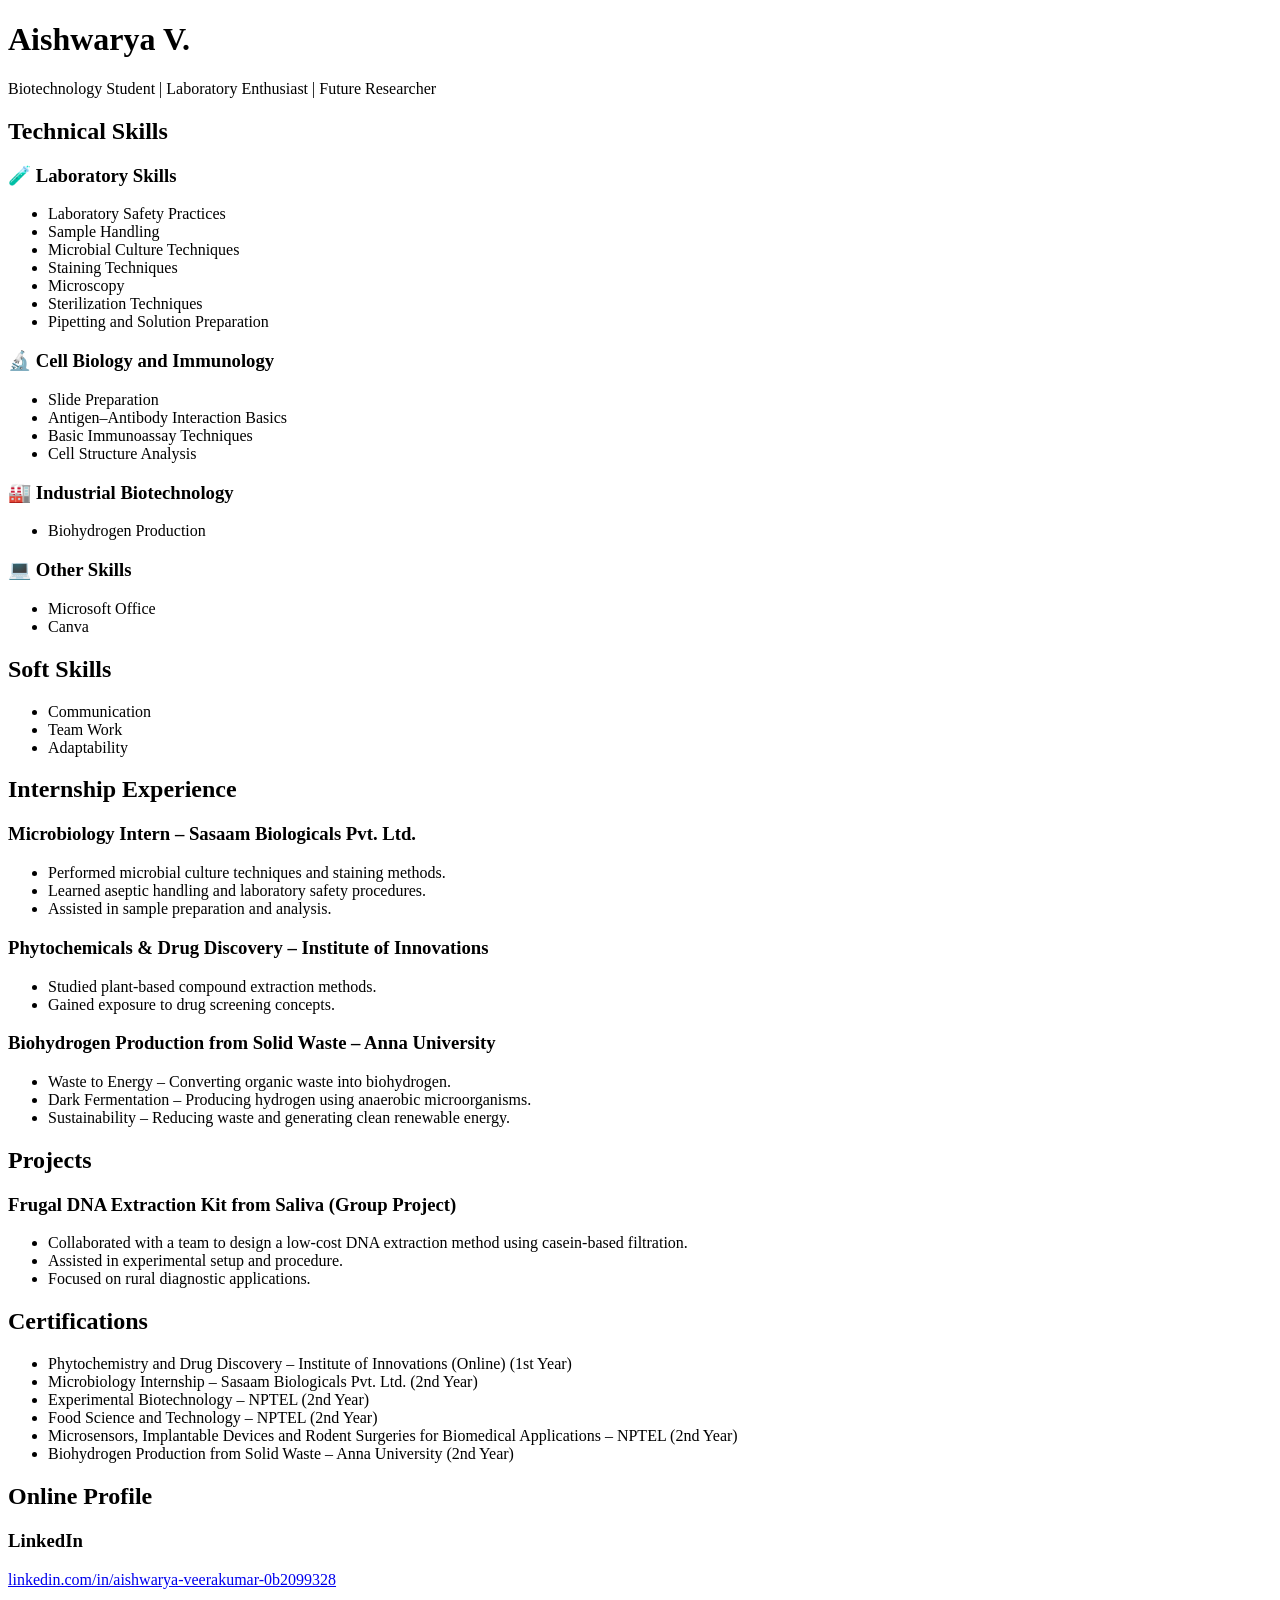
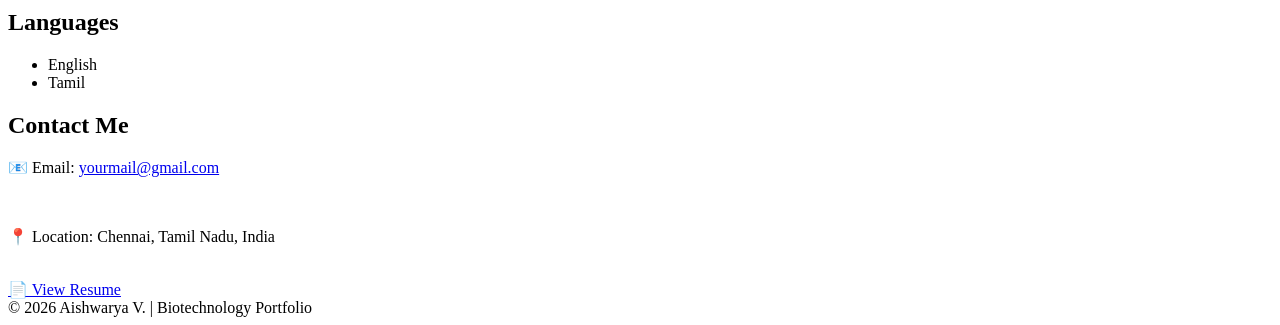
==== index.html @ 0e99c9df "Rename style.css to index.html" ====
<!DOCTYPE html>
<html lang="en">

<head>

<meta charset="UTF-8">
<meta name="viewport" content="width=device-width, initial-scale=1.0">

<title>Aishwarya | Biotechnology Portfolio</title>

<link rel="stylesheet" href="style.css">

</head>


<body>


<div class="container">


<!-- HEADER -->

<header>

<h1>Aishwarya V.</h1>

<p class="subtitle">
Biotechnology Student | Laboratory Enthusiast | Future Researcher
</p>

</header>



<!-- TECHNICAL SKILLS -->

<section class="section">

<h2 class="section-title">Technical Skills</h2>


<div class="grid">


<div class="card">

<h3>🧪 Laboratory Skills</h3>

<ul>
<li>Laboratory Safety Practices</li>
<li>Sample Handling</li>
<li>Microbial Culture Techniques</li>
<li>Staining Techniques</li>
<li>Microscopy</li>
<li>Sterilization Techniques</li>
<li>Pipetting and Solution Preparation</li>
</ul>

</div>



<div class="card">

<h3>🔬 Cell Biology and Immunology</h3>

<ul>
<li>Slide Preparation</li>
<li>Antigen–Antibody Interaction Basics</li>
<li>Basic Immunoassay Techniques</li>
<li>Cell Structure Analysis</li>
</ul>

</div>



<div class="card">

<h3>🏭 Industrial Biotechnology</h3>

<ul>
<li>Biohydrogen Production</li>
</ul>

</div>



<div class="card">

<h3>💻 Other Skills</h3>

<ul>
<li>Microsoft Office</li>
<li>Canva</li>
</ul>

</div>


</div>

</section>




<!-- SOFT SKILLS -->

<section class="section">

<h2 class="section-title">Soft Skills</h2>


<div class="card">

<ul>

<li>Communication</li>
<li>Team Work</li>
<li>Adaptability</li>

</ul>

</div>

</section>





<!-- INTERNSHIP EXPERIENCE -->


<section class="section">


<h2 class="section-title">Internship Experience</h2>



<div class="card">

<h3>
Microbiology Intern – Sasaam Biologicals Pvt. Ltd.
</h3>

<ul>

<li>Performed microbial culture techniques and staining methods.</li>

<li>Learned aseptic handling and laboratory safety procedures.</li>

<li>Assisted in sample preparation and analysis.</li>

</ul>

</div>




<div class="card">

<h3>
Phytochemicals & Drug Discovery – Institute of Innovations
</h3>


<ul>

<li>Studied plant-based compound extraction methods.</li>

<li>Gained exposure to drug screening concepts.</li>

</ul>

</div>




<div class="card">

<h3>
Biohydrogen Production from Solid Waste – Anna University
</h3>


<ul>

<li>Waste to Energy – Converting organic waste into biohydrogen.</li>

<li>Dark Fermentation – Producing hydrogen using anaerobic microorganisms.</li>

<li>Sustainability – Reducing waste and generating clean renewable energy.</li>

</ul>


</div>


</section>





<!-- PROJECTS -->


<section class="section">


<h2 class="section-title">Projects</h2>


<div class="card">


<h3>
Frugal DNA Extraction Kit from Saliva (Group Project)
</h3>


<ul>

<li>
Collaborated with a team to design a low-cost DNA extraction method using casein-based filtration.
</li>

<li>
Assisted in experimental setup and procedure.
</li>

<li>
Focused on rural diagnostic applications.
</li>

</ul>


</div>


</section>





<!-- CERTIFICATIONS -->


<section class="section">


<h2 class="section-title">Certifications</h2>


<div class="card">


<ul>


<li>
Phytochemistry and Drug Discovery – Institute of Innovations (Online) (1st Year)
</li>


<li>
Microbiology Internship – Sasaam Biologicals Pvt. Ltd. (2nd Year)
</li>


<li>
Experimental Biotechnology – NPTEL (2nd Year)
</li>


<li>
Food Science and Technology – NPTEL (2nd Year)
</li>


<li>
Microsensors, Implantable Devices and Rodent Surgeries for Biomedical Applications – NPTEL (2nd Year)
</li>


<li>
Biohydrogen Production from Solid Waste – Anna University (2nd Year)
</li>


</ul>


</div>


</section>





<!-- ONLINE PROFILE -->


<section class="section">


<h2 class="section-title">Online Profile</h2>


<div class="card profile">


<h3>LinkedIn</h3>


<a href="https://www.linkedin.com/in/aishwarya-veerakumar-0b2099328" target="_blank">

linkedin.com/in/aishwarya-veerakumar-0b2099328

</a>


</div>


</section>





<!-- LANGUAGES -->


<section class="section">


<h2 class="section-title">Languages</h2>


<div class="card">


<ul>

<li>English</li>

<li>Tamil</li>

</ul>


</div>


</section>





<!-- CONTACT -->


<section class="section" id="contact">


<h2 class="section-title">Contact Me</h2>


<div class="card profile">


<p>
📧 Email:
<a href="mailto:yourmail@gmail.com">
yourmail@gmail.com
</a>
</p>


<br>


<p>
📍 Location: Chennai, Tamil Nadu, India
</p>


<br>


<a href="YOUR_RESUME_LINK" target="_blank" class="resume-btn">

📄 View Resume

</a>


</div>


</section>





<!-- FOOTER -->


<footer>

© 2026 Aishwarya V. | Biotechnology Portfolio

</footer>



</div>



<script src="script.js"></script>


</body>

</html>
---- style.css ----
<!DOCTYPE html>
<html lang="en">

<head>

<meta charset="UTF-8">
<meta name="viewport" content="width=device-width, initial-scale=1.0">

<title>Aishwarya | Biotechnology Portfolio</title>

<link rel="stylesheet" href="style.css">

</head>


<body>


<div class="container">


<!-- HEADER -->

<header>

<h1>Aishwarya V.</h1>

<p class="subtitle">
Biotechnology Student | Laboratory Enthusiast | Future Researcher
</p>

</header>



<!-- TECHNICAL SKILLS -->

<section class="section">

<h2 class="section-title">Technical Skills</h2>


<div class="grid">


<div class="card">

<h3>🧪 Laboratory Skills</h3>

<ul>
<li>Laboratory Safety Practices</li>
<li>Sample Handling</li>
<li>Microbial Culture Techniques</li>
<li>Staining Techniques</li>
<li>Microscopy</li>
<li>Sterilization Techniques</li>
<li>Pipetting and Solution Preparation</li>
</ul>

</div>



<div class="card">

<h3>🔬 Cell Biology and Immunology</h3>

<ul>
<li>Slide Preparation</li>
<li>Antigen–Antibody Interaction Basics</li>
<li>Basic Immunoassay Techniques</li>
<li>Cell Structure Analysis</li>
</ul>

</div>



<div class="card">

<h3>🏭 Industrial Biotechnology</h3>

<ul>
<li>Biohydrogen Production</li>
</ul>

</div>



<div class="card">

<h3>💻 Other Skills</h3>

<ul>
<li>Microsoft Office</li>
<li>Canva</li>
</ul>

</div>


</div>

</section>




<!-- SOFT SKILLS -->

<section class="section">

<h2 class="section-title">Soft Skills</h2>


<div class="card">

<ul>

<li>Communication</li>
<li>Team Work</li>
<li>Adaptability</li>

</ul>

</div>

</section>





<!-- INTERNSHIP EXPERIENCE -->


<section class="section">


<h2 class="section-title">Internship Experience</h2>



<div class="card">

<h3>
Microbiology Intern – Sasaam Biologicals Pvt. Ltd.
</h3>

<ul>

<li>Performed microbial culture techniques and staining methods.</li>

<li>Learned aseptic handling and laboratory safety procedures.</li>

<li>Assisted in sample preparation and analysis.</li>

</ul>

</div>




<div class="card">

<h3>
Phytochemicals & Drug Discovery – Institute of Innovations
</h3>


<ul>

<li>Studied plant-based compound extraction methods.</li>

<li>Gained exposure to drug screening concepts.</li>

</ul>

</div>




<div class="card">

<h3>
Biohydrogen Production from Solid Waste – Anna University
</h3>


<ul>

<li>Waste to Energy – Converting organic waste into biohydrogen.</li>

<li>Dark Fermentation – Producing hydrogen using anaerobic microorganisms.</li>

<li>Sustainability – Reducing waste and generating clean renewable energy.</li>

</ul>


</div>


</section>





<!-- PROJECTS -->


<section class="section">


<h2 class="section-title">Projects</h2>


<div class="card">


<h3>
Frugal DNA Extraction Kit from Saliva (Group Project)
</h3>


<ul>

<li>
Collaborated with a team to design a low-cost DNA extraction method using casein-based filtration.
</li>

<li>
Assisted in experimental setup and procedure.
</li>

<li>
Focused on rural diagnostic applications.
</li>

</ul>


</div>


</section>





<!-- CERTIFICATIONS -->


<section class="section">


<h2 class="section-title">Certifications</h2>


<div class="card">


<ul>


<li>
Phytochemistry and Drug Discovery – Institute of Innovations (Online) (1st Year)
</li>


<li>
Microbiology Internship – Sasaam Biologicals Pvt. Ltd. (2nd Year)
</li>


<li>
Experimental Biotechnology – NPTEL (2nd Year)
</li>


<li>
Food Science and Technology – NPTEL (2nd Year)
</li>


<li>
Microsensors, Implantable Devices and Rodent Surgeries for Biomedical Applications – NPTEL (2nd Year)
</li>


<li>
Biohydrogen Production from Solid Waste – Anna University (2nd Year)
</li>


</ul>


</div>


</section>





<!-- ONLINE PROFILE -->


<section class="section">


<h2 class="section-title">Online Profile</h2>


<div class="card profile">


<h3>LinkedIn</h3>


<a href="https://www.linkedin.com/in/aishwarya-veerakumar-0b2099328" target="_blank">

linkedin.com/in/aishwarya-veerakumar-0b2099328

</a>


</div>


</section>





<!-- LANGUAGES -->


<section class="section">


<h2 class="section-title">Languages</h2>


<div class="card">


<ul>

<li>English</li>

<li>Tamil</li>

</ul>


</div>


</section>





<!-- CONTACT -->


<section class="section" id="contact">


<h2 class="section-title">Contact Me</h2>


<div class="card profile">


<p>
📧 Email:
<a href="mailto:yourmail@gmail.com">
yourmail@gmail.com
</a>
</p>


<br>


<p>
📍 Location: Chennai, Tamil Nadu, India
</p>


<br>


<a href="YOUR_RESUME_LINK" target="_blank" class="resume-btn">

📄 View Resume

</a>


</div>


</section>





<!-- FOOTER -->


<footer>

© 2026 Aishwarya V. | Biotechnology Portfolio

</footer>



</div>



<script src="script.js"></script>


</body>

</html>
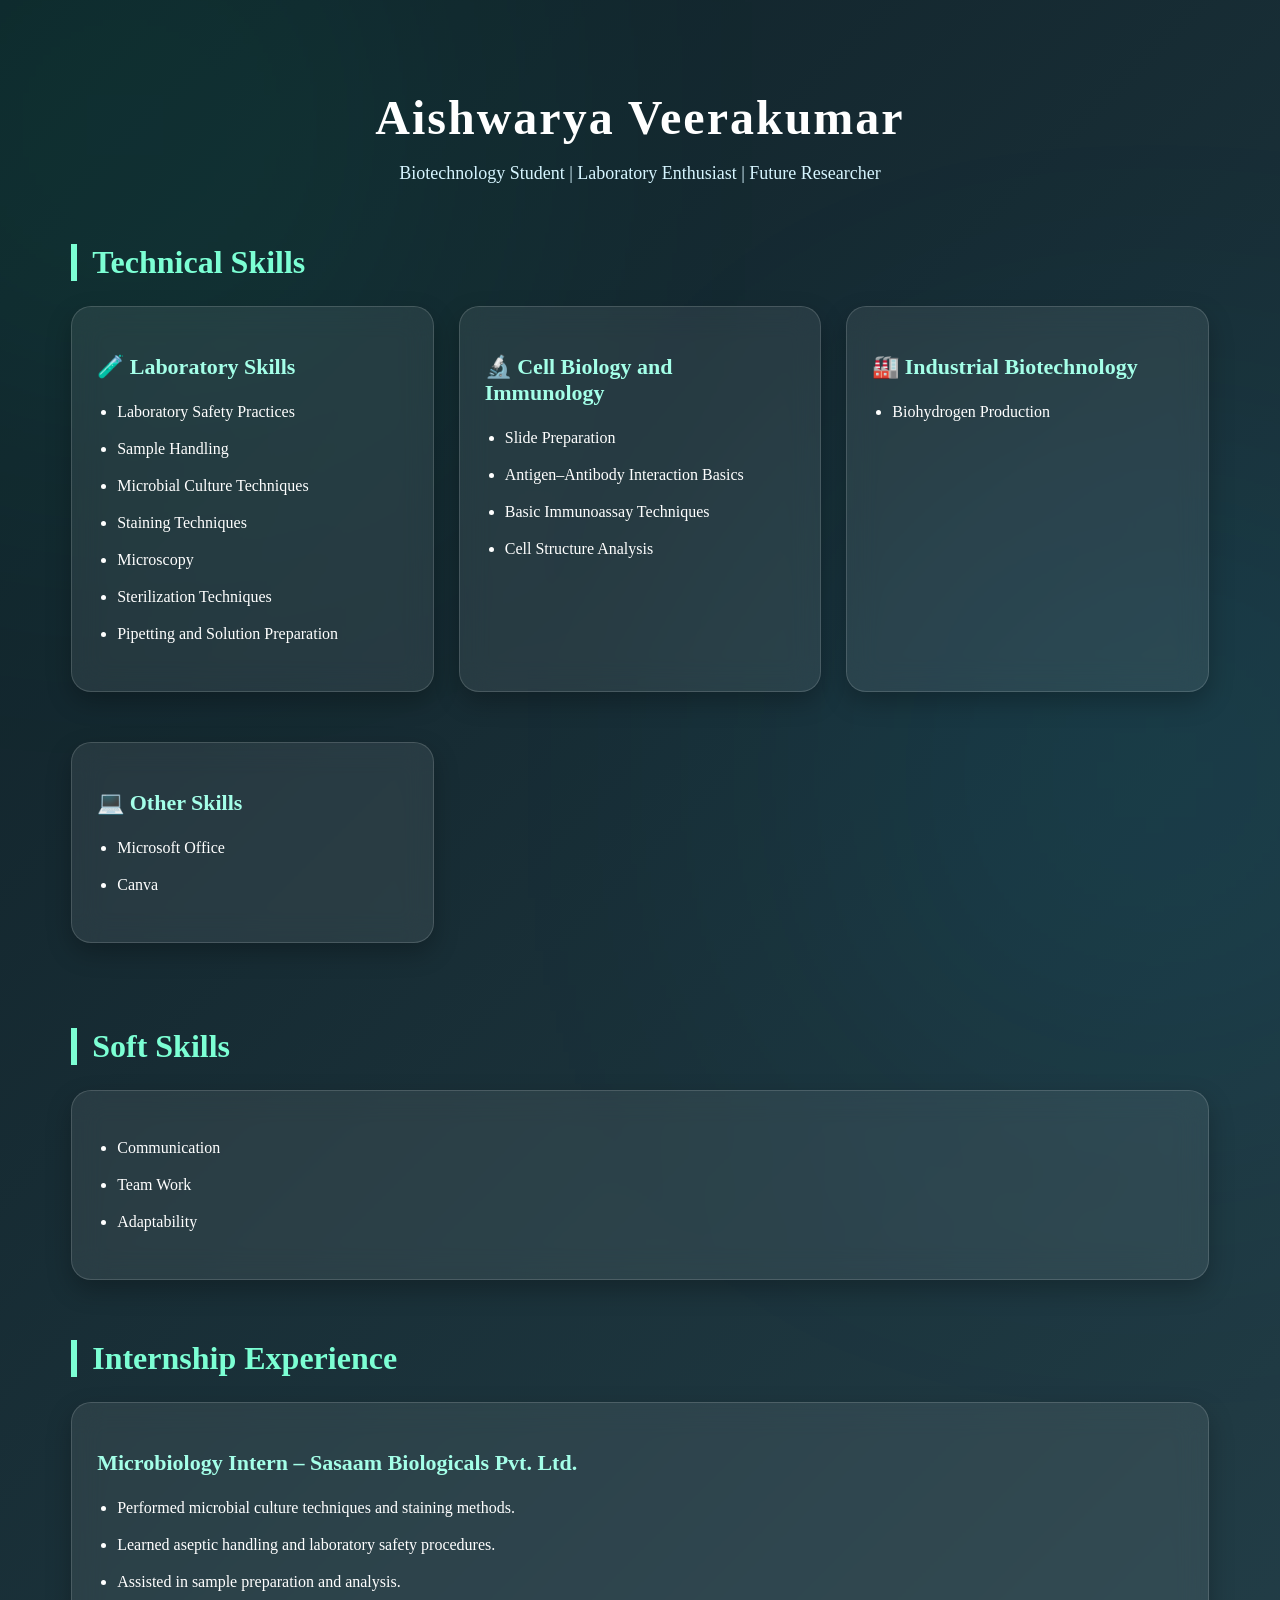
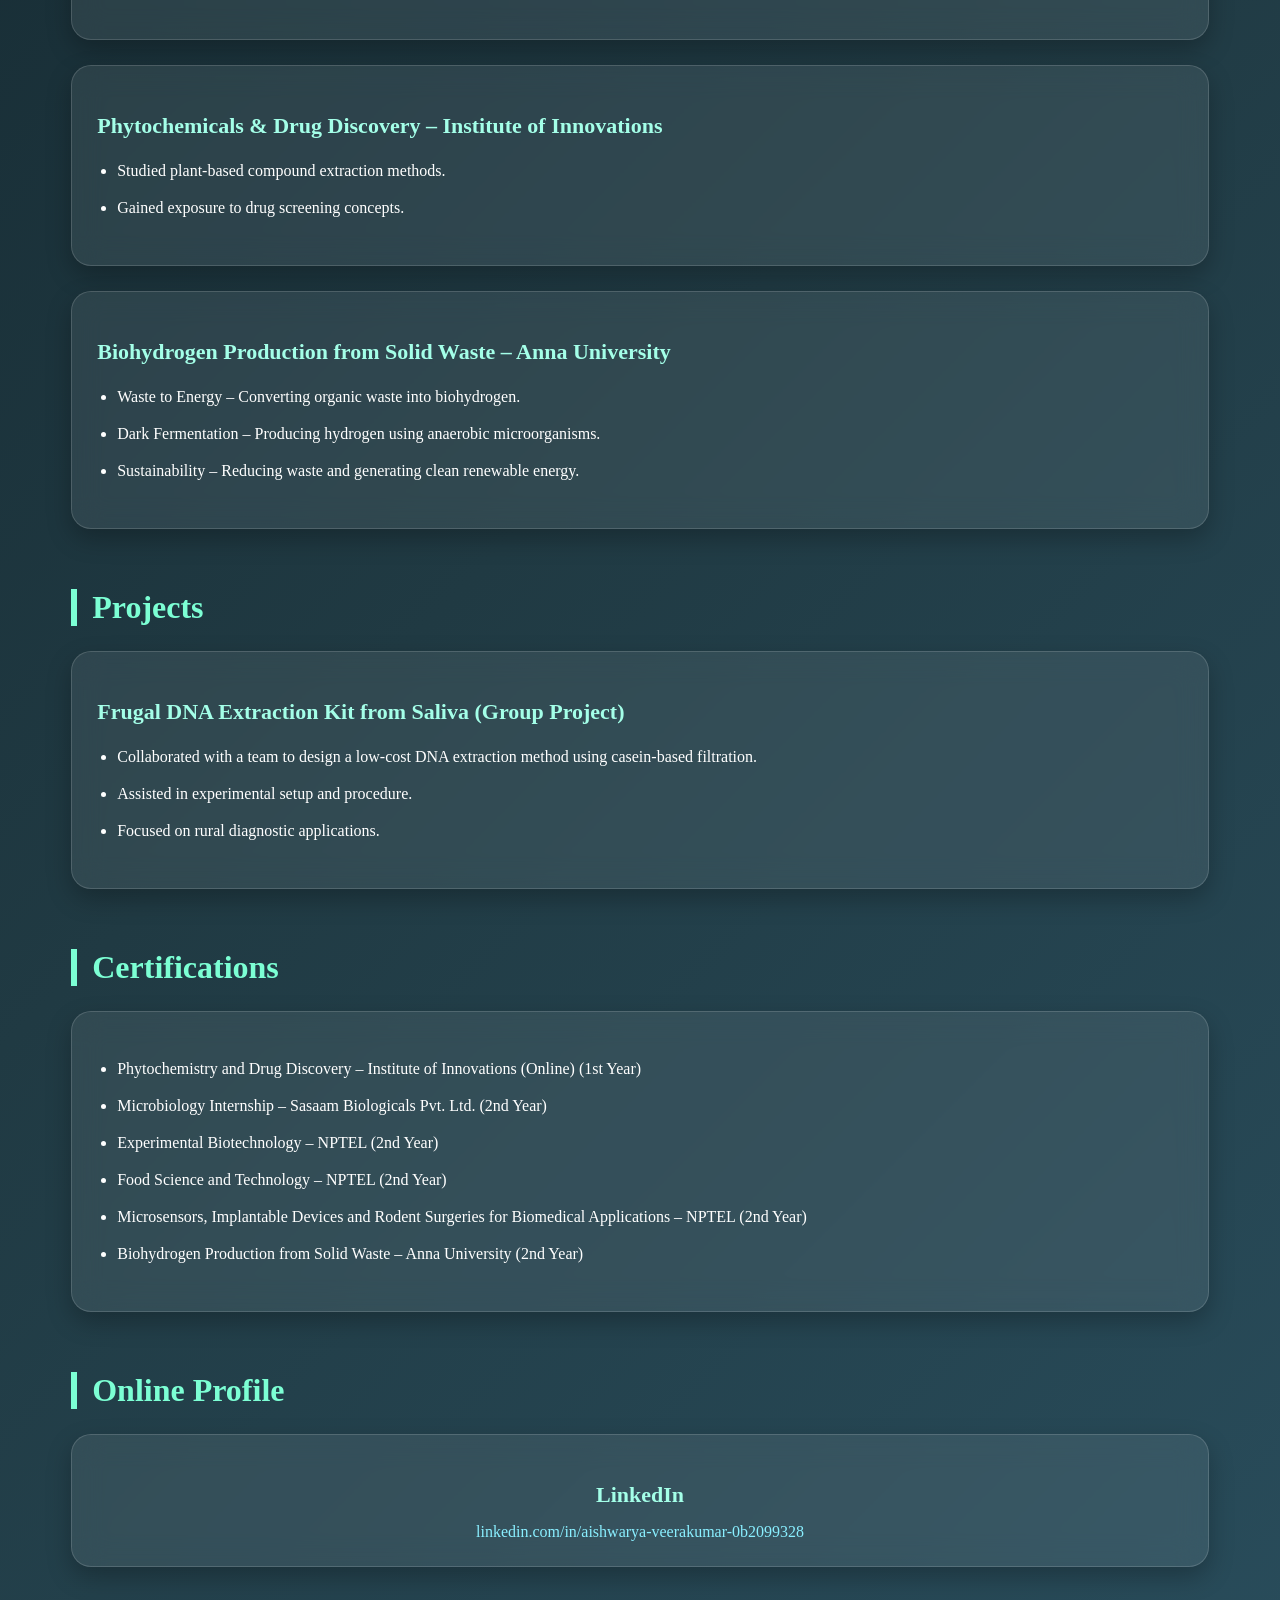
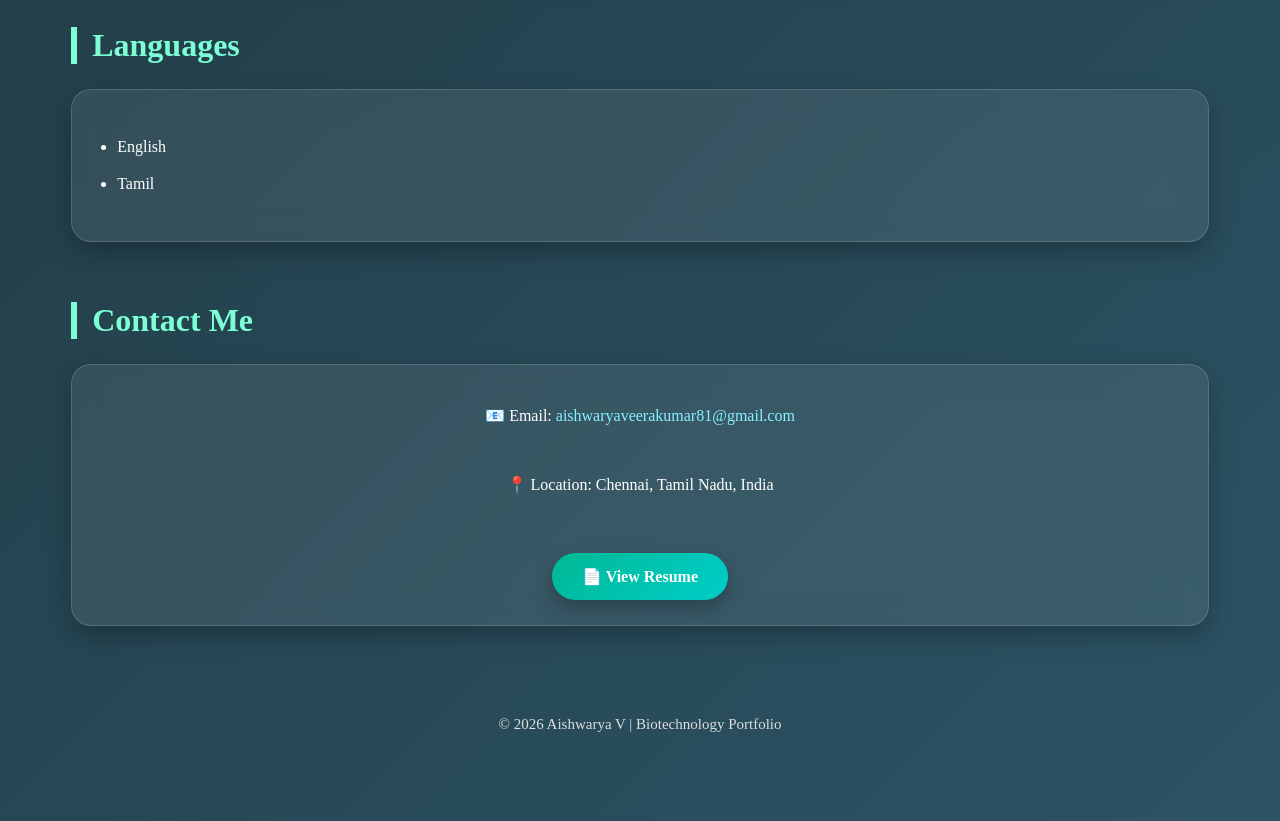
==== commit a06d2b0f: "Update index.html" ====
--- a/index.html
+++ b/index.html
@@ -23,7 +23,7 @@
 
 <header>
 
-<h1>Aishwarya V.</h1>
+<h1>Aishwarya Veerakumar</h1>
 
 <p class="subtitle">
 Biotechnology Student | Laboratory Enthusiast | Future Researcher
@@ -385,8 +385,8 @@
 
 <p>
 📧 Email:
-<a href="mailto:yourmail@gmail.com">
-yourmail@gmail.com
+<a href="mailto:aishwaryaveerakumar81@gmail.com">
+aishwaryaveerakumar81@gmail.com
 </a>
 </p>
 
@@ -402,7 +402,7 @@
 <br>
 
 
-<a href="YOUR_RESUME_LINK" target="_blank" class="resume-btn">
+<a href="https://drive.google.com/file/d/1mBLcXV1zHlU-G83pUK2mnxK0SAXFLs60/view?usp=drivesdk" target="_blank" class="resume-btn">
 
 📄 View Resume
 
@@ -423,7 +423,7 @@
 
 <footer>
 
-© 2026 Aishwarya V. | Biotechnology Portfolio
+© 2026 Aishwarya V | Biotechnology Portfolio
 
 </footer>
 
--- a/style.css
+++ b/style.css
@@ -1,441 +1,320 @@
-<!DOCTYPE html>
-<html lang="en">
-
-<head>
-
-<meta charset="UTF-8">
-<meta name="viewport" content="width=device-width, initial-scale=1.0">
-
-<title>Aishwarya | Biotechnology Portfolio</title>
-
-<link rel="stylesheet" href="style.css">
-
-</head>
-
-
-<body>
-
-
-<div class="container">
-
-
-<!-- HEADER -->
-
-<header>
-
-<h1>Aishwarya V.</h1>
-
-<p class="subtitle">
-Biotechnology Student | Laboratory Enthusiast | Future Researcher
-</p>
-
-</header>
-
-
-
-<!-- TECHNICAL SKILLS -->
-
-<section class="section">
-
-<h2 class="section-title">Technical Skills</h2>
-
-
-<div class="grid">
-
-
-<div class="card">
-
-<h3>🧪 Laboratory Skills</h3>
-
-<ul>
-<li>Laboratory Safety Practices</li>
-<li>Sample Handling</li>
-<li>Microbial Culture Techniques</li>
-<li>Staining Techniques</li>
-<li>Microscopy</li>
-<li>Sterilization Techniques</li>
-<li>Pipetting and Solution Preparation</li>
-</ul>
-
-</div>
-
-
-
-<div class="card">
-
-<h3>🔬 Cell Biology and Immunology</h3>
-
-<ul>
-<li>Slide Preparation</li>
-<li>Antigen–Antibody Interaction Basics</li>
-<li>Basic Immunoassay Techniques</li>
-<li>Cell Structure Analysis</li>
-</ul>
-
-</div>
-
-
-
-<div class="card">
-
-<h3>🏭 Industrial Biotechnology</h3>
-
-<ul>
-<li>Biohydrogen Production</li>
-</ul>
-
-</div>
-
-
-
-<div class="card">
-
-<h3>💻 Other Skills</h3>
-
-<ul>
-<li>Microsoft Office</li>
-<li>Canva</li>
-</ul>
-
-</div>
-
-
-</div>
-
-</section>
-
-
-
-
-<!-- SOFT SKILLS -->
-
-<section class="section">
-
-<h2 class="section-title">Soft Skills</h2>
-
-
-<div class="card">
-
-<ul>
-
-<li>Communication</li>
-<li>Team Work</li>
-<li>Adaptability</li>
-
-</ul>
-
-</div>
-
-</section>
-
-
-
-
-
-<!-- INTERNSHIP EXPERIENCE -->
-
-
-<section class="section">
-
-
-<h2 class="section-title">Internship Experience</h2>
-
-
-
-<div class="card">
-
-<h3>
-Microbiology Intern – Sasaam Biologicals Pvt. Ltd.
-</h3>
-
-<ul>
-
-<li>Performed microbial culture techniques and staining methods.</li>
-
-<li>Learned aseptic handling and laboratory safety procedures.</li>
-
-<li>Assisted in sample preparation and analysis.</li>
-
-</ul>
-
-</div>
-
-
-
-
-<div class="card">
-
-<h3>
-Phytochemicals & Drug Discovery – Institute of Innovations
-</h3>
-
-
-<ul>
-
-<li>Studied plant-based compound extraction methods.</li>
-
-<li>Gained exposure to drug screening concepts.</li>
-
-</ul>
-
-</div>
-
-
-
-
-<div class="card">
-
-<h3>
-Biohydrogen Production from Solid Waste – Anna University
-</h3>
-
-
-<ul>
-
-<li>Waste to Energy – Converting organic waste into biohydrogen.</li>
-
-<li>Dark Fermentation – Producing hydrogen using anaerobic microorganisms.</li>
-
-<li>Sustainability – Reducing waste and generating clean renewable energy.</li>
-
-</ul>
-
-
-</div>
-
-
-</section>
-
-
-
-
-
-<!-- PROJECTS -->
-
-
-<section class="section">
-
-
-<h2 class="section-title">Projects</h2>
-
-
-<div class="card">
-
-
-<h3>
-Frugal DNA Extraction Kit from Saliva (Group Project)
-</h3>
-
-
-<ul>
-
-<li>
-Collaborated with a team to design a low-cost DNA extraction method using casein-based filtration.
-</li>
-
-<li>
-Assisted in experimental setup and procedure.
-</li>
-
-<li>
-Focused on rural diagnostic applications.
-</li>
-
-</ul>
-
-
-</div>
-
-
-</section>
-
-
-
-
-
-<!-- CERTIFICATIONS -->
-
-
-<section class="section">
-
-
-<h2 class="section-title">Certifications</h2>
-
-
-<div class="card">
-
-
-<ul>
-
-
-<li>
-Phytochemistry and Drug Discovery – Institute of Innovations (Online) (1st Year)
-</li>
-
-
-<li>
-Microbiology Internship – Sasaam Biologicals Pvt. Ltd. (2nd Year)
-</li>
-
-
-<li>
-Experimental Biotechnology – NPTEL (2nd Year)
-</li>
-
-
-<li>
-Food Science and Technology – NPTEL (2nd Year)
-</li>
-
-
-<li>
-Microsensors, Implantable Devices and Rodent Surgeries for Biomedical Applications – NPTEL (2nd Year)
-</li>
-
-
-<li>
-Biohydrogen Production from Solid Waste – Anna University (2nd Year)
-</li>
-
-
-</ul>
-
-
-</div>
-
-
-</section>
-
-
-
-
-
-<!-- ONLINE PROFILE -->
-
-
-<section class="section">
-
-
-<h2 class="section-title">Online Profile</h2>
-
-
-<div class="card profile">
-
-
-<h3>LinkedIn</h3>
-
-
-<a href="https://www.linkedin.com/in/aishwarya-veerakumar-0b2099328" target="_blank">
-
-linkedin.com/in/aishwarya-veerakumar-0b2099328
-
-</a>
-
-
-</div>
-
-
-</section>
-
-
-
-
-
-<!-- LANGUAGES -->
-
-
-<section class="section">
-
-
-<h2 class="section-title">Languages</h2>
-
-
-<div class="card">
-
-
-<ul>
-
-<li>English</li>
-
-<li>Tamil</li>
-
-</ul>
-
-
-</div>
-
-
-</section>
-
-
-
-
-
-<!-- CONTACT -->
-
-
-<section class="section" id="contact">
-
-
-<h2 class="section-title">Contact Me</h2>
-
-
-<div class="card profile">
-
-
-<p>
-📧 Email:
-<a href="mailto:yourmail@gmail.com">
-yourmail@gmail.com
-</a>
-</p>
-
-
-<br>
-
-
-<p>
-📍 Location: Chennai, Tamil Nadu, India
-</p>
-
-
-<br>
-
-
-<a href="YOUR_RESUME_LINK" target="_blank" class="resume-btn">
-
-📄 View Resume
-
-</a>
-
-
-</div>
-
-
-</section>
-
-
-
-
-
-<!-- FOOTER -->
-
-
-<footer>
-
-© 2026 Aishwarya V. | Biotechnology Portfolio
-
-</footer>
-
-
-
-</div>
-
-
-
-<script src="script.js"></script>
-
-
-</body>
-
-</html>
+* GENERAL SETTINGS */
+
+*{
+    margin:0;
+    padding:0;
+    box-sizing:border-box;
+    font-family:'Poppins', sans-serif;
+}
+
+
+body{
+
+    background:linear-gradient(135deg,#0f2027,#203a43,#2c5364);
+    color:white;
+    min-height:100vh;
+
+}
+
+
+/* BACKGROUND EFFECT */
+
+body::before{
+
+    content:"";
+    position:fixed;
+    width:450px;
+    height:450px;
+    background:#00ffb3;
+    opacity:0.15;
+    filter:blur(200px);
+    top:-100px;
+    left:-100px;
+    z-index:-1;
+
+}
+
+
+body::after{
+
+    content:"";
+    position:fixed;
+    width:450px;
+    height:450px;
+    background:#00c3ff;
+    opacity:0.15;
+    filter:blur(200px);
+    bottom:-100px;
+    right:-100px;
+    z-index:-1;
+
+}
+
+
+
+/* MAIN CONTAINER */
+
+.container{
+
+    width:90%;
+    max-width:1200px;
+    margin:auto;
+    padding:50px 0;
+
+}
+
+
+
+/* HEADER */
+
+h1{
+
+    text-align:center;
+    font-size:48px;
+    letter-spacing:2px;
+    margin-bottom:15px;
+
+}
+
+
+.subtitle{
+
+    text-align:center;
+    font-size:18px;
+    color:#d6f5ff;
+    margin-bottom:60px;
+
+}
+
+
+
+/* SECTION */
+
+.section{
+
+    margin-bottom:60px;
+
+}
+
+
+
+.section-title{
+
+    font-size:32px;
+    color:#7CFFD4;
+    border-left:6px solid #7CFFD4;
+    padding-left:15px;
+    margin-bottom:25px;
+
+}
+
+
+
+/* CARD DESIGN */
+
+.card{
+
+    background:rgba(255,255,255,0.08);
+    backdrop-filter:blur(15px);
+
+    border:1px solid rgba(255,255,255,0.15);
+
+    padding:25px;
+
+    border-radius:20px;
+
+    margin-bottom:25px;
+
+    box-shadow:0 10px 25px rgba(0,0,0,0.25);
+
+    transition:0.4s;
+
+}
+
+
+
+.card:hover{
+
+    transform:translateY(-8px);
+
+    box-shadow:0 20px 40px rgba(0,255,179,0.3);
+
+}
+
+
+
+/* GRID */
+
+.grid{
+
+    display:grid;
+
+    grid-template-columns:repeat(auto-fit,minmax(280px,1fr));
+
+    gap:25px;
+
+}
+
+
+
+/* HEADINGS */
+
+
+.card h3{
+
+    color:#A4FFE8;
+
+    margin-bottom:15px;
+
+    font-size:22px;
+
+}
+
+
+
+/* LIST STYLE */
+
+
+ul{
+
+    padding-left:20px;
+
+    line-height:2;
+
+}
+
+
+li{
+
+    margin-bottom:5px;
+
+}
+
+
+
+/* LINKS */
+
+
+a{
+
+    color:#8AEFFF;
+
+    text-decoration:none;
+
+    font-weight:500;
+
+}
+
+
+a:hover{
+
+    color:#7CFFD4;
+
+    text-decoration:underline;
+
+}
+
+
+
+/* PROFILE SECTION */
+
+.profile{
+
+    text-align:center;
+
+}
+
+
+
+/* RESUME BUTTON */
+
+
+.resume-btn{
+
+    display:inline-block;
+
+    margin-top:25px;
+
+    padding:14px 30px;
+
+    background:linear-gradient(135deg,#00b894,#00cec9);
+
+    color:white;
+
+    text-decoration:none;
+
+    border-radius:50px;
+
+    font-size:16px;
+
+    font-weight:600;
+
+    transition:0.4s;
+
+    box-shadow:0 8px 20px rgba(0,0,0,0.25);
+
+}
+
+
+
+.resume-btn:hover{
+
+    transform:translateY(-5px);
+
+    background:linear-gradient(135deg,#00cec9,#00b894);
+
+    box-shadow:0 15px 30px rgba(0,184,148,0.4);
+
+    text-decoration:none;
+
+}
+
+
+
+/* FOOTER */
+
+
+footer{
+
+    text-align:center;
+
+    padding:30px;
+
+    color:#ddd;
+
+    font-size:15px;
+
+}
+
+
+
+
+
+/* MOBILE RESPONSIVE */
+
+
+@media(max-width:768px){
+
+
+    h1{
+
+        font-size:34px;
+
+    }
+
+
+    .section-title{
+
+        font-size:26px;
+
+    }
+
+
+    .container{
+
+        width:92%;
+
+    }
+
+
+}
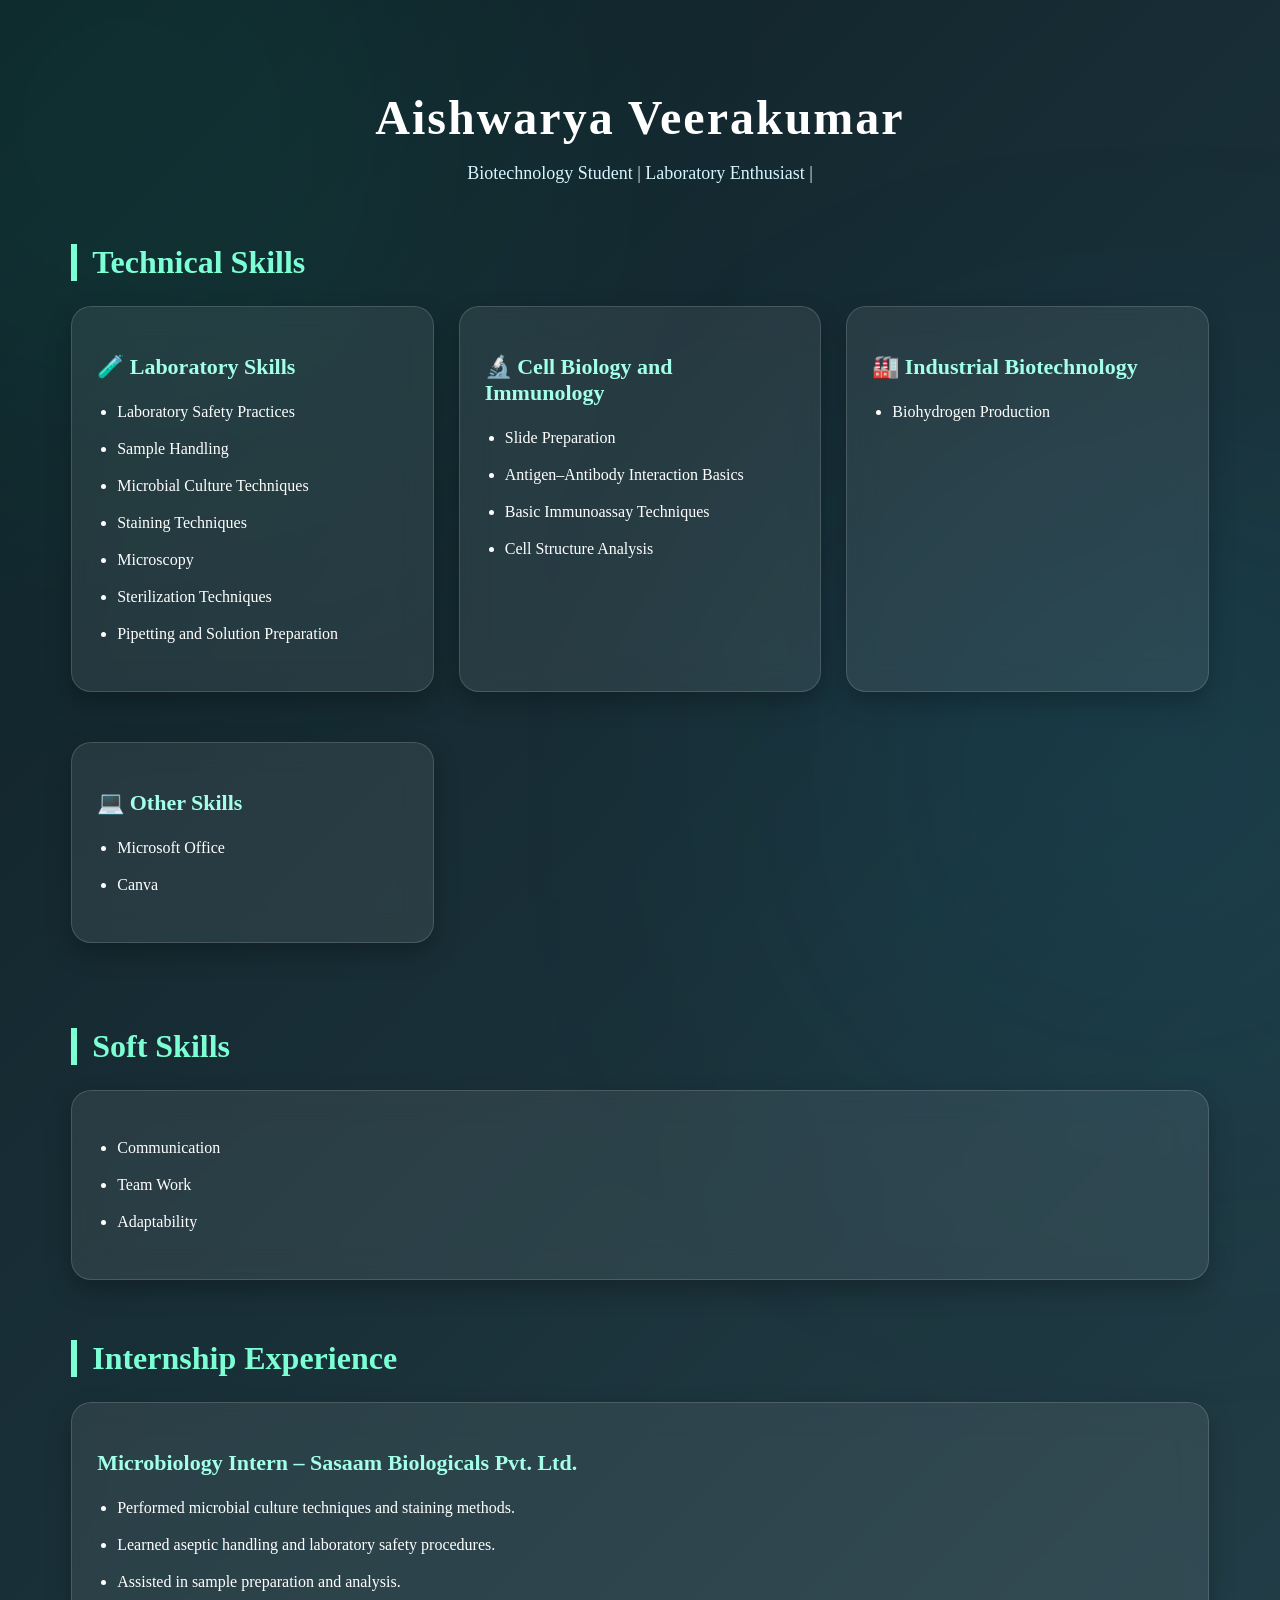
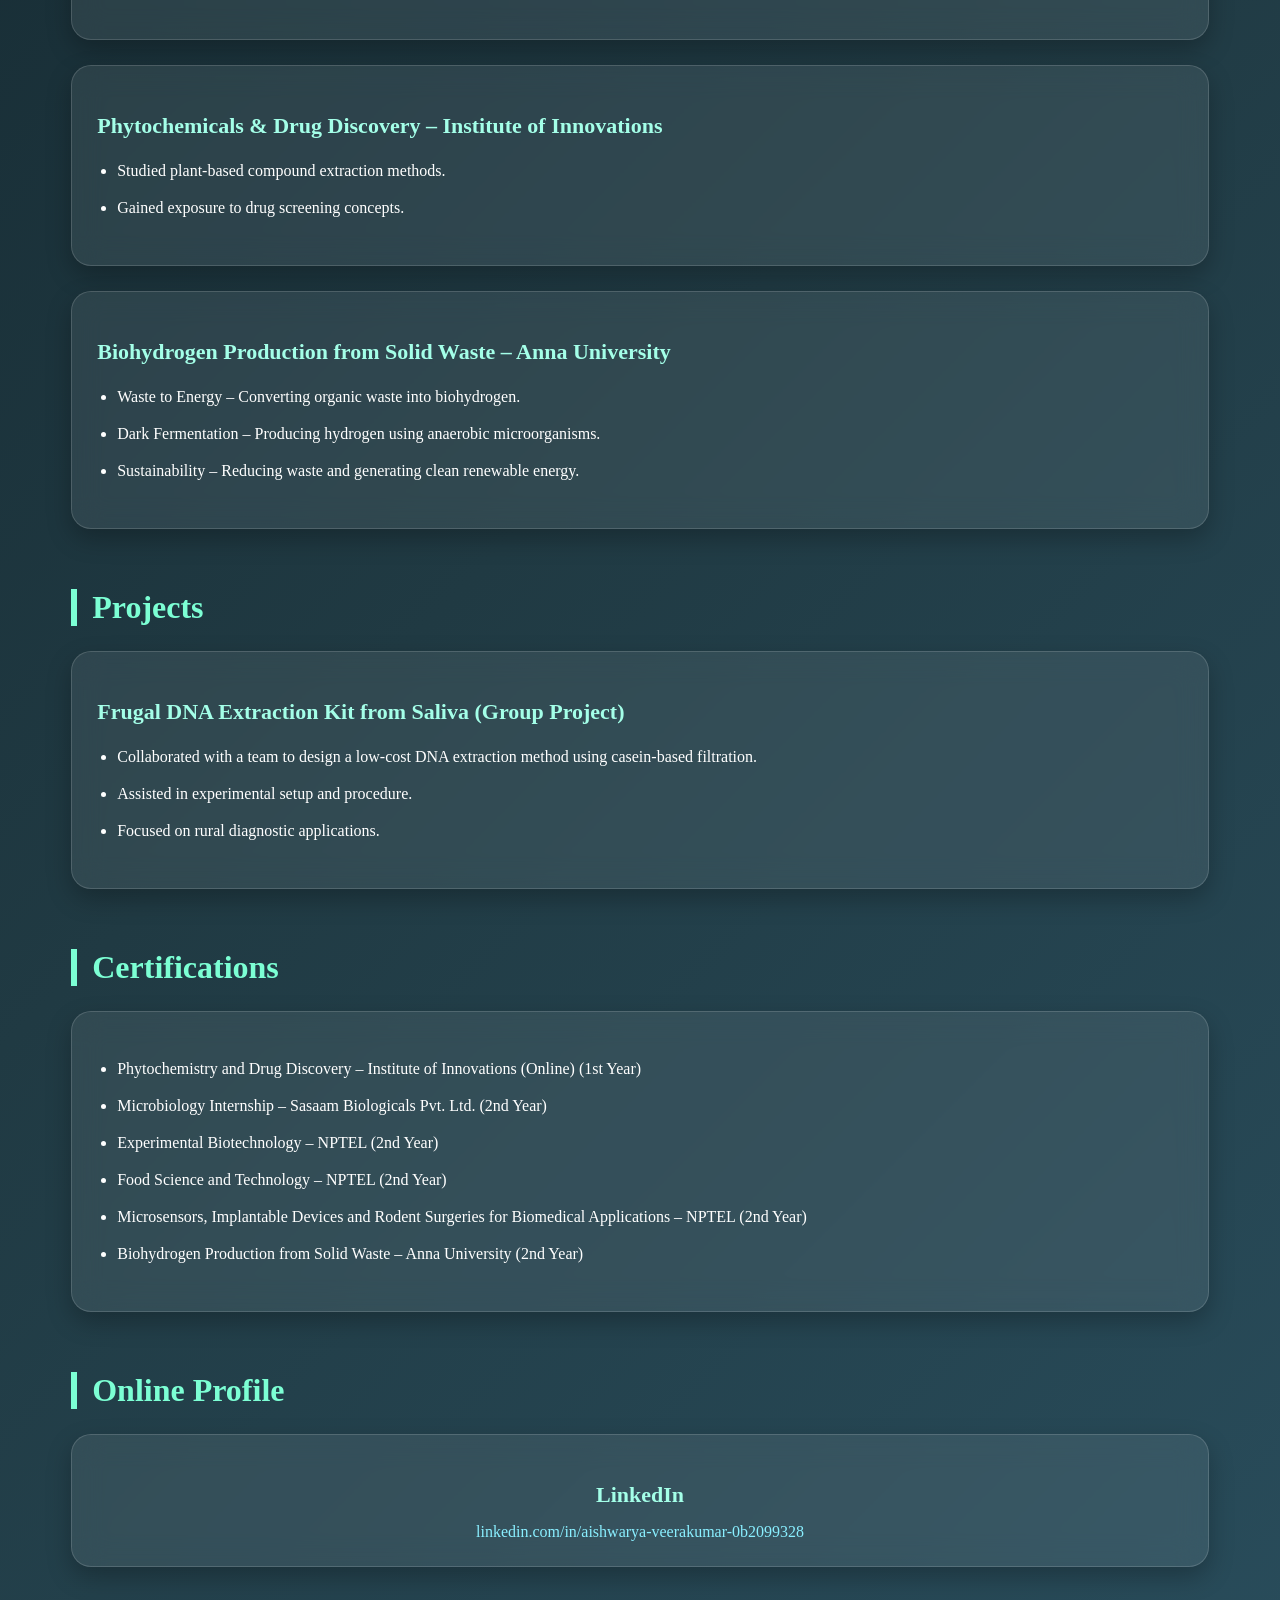
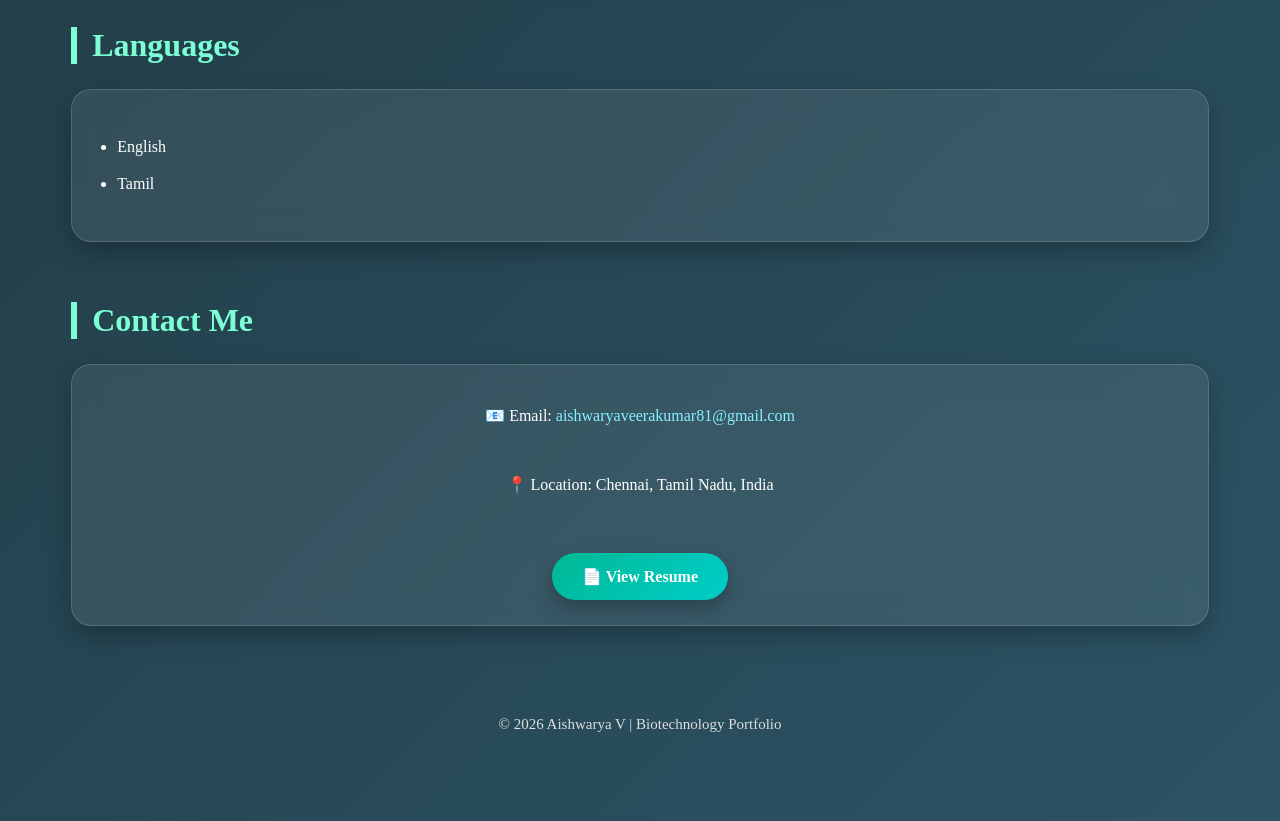
==== commit 95d1aaf8: "Update subtitle in index.html Removed 'Future Researcher' from subtitle." ====
--- a/index.html
+++ b/index.html
@@ -26,7 +26,7 @@
 <h1>Aishwarya Veerakumar</h1>
 
 <p class="subtitle">
-Biotechnology Student | Laboratory Enthusiast | Future Researcher
+Biotechnology Student | Laboratory Enthusiast |
 </p>
 
 </header>
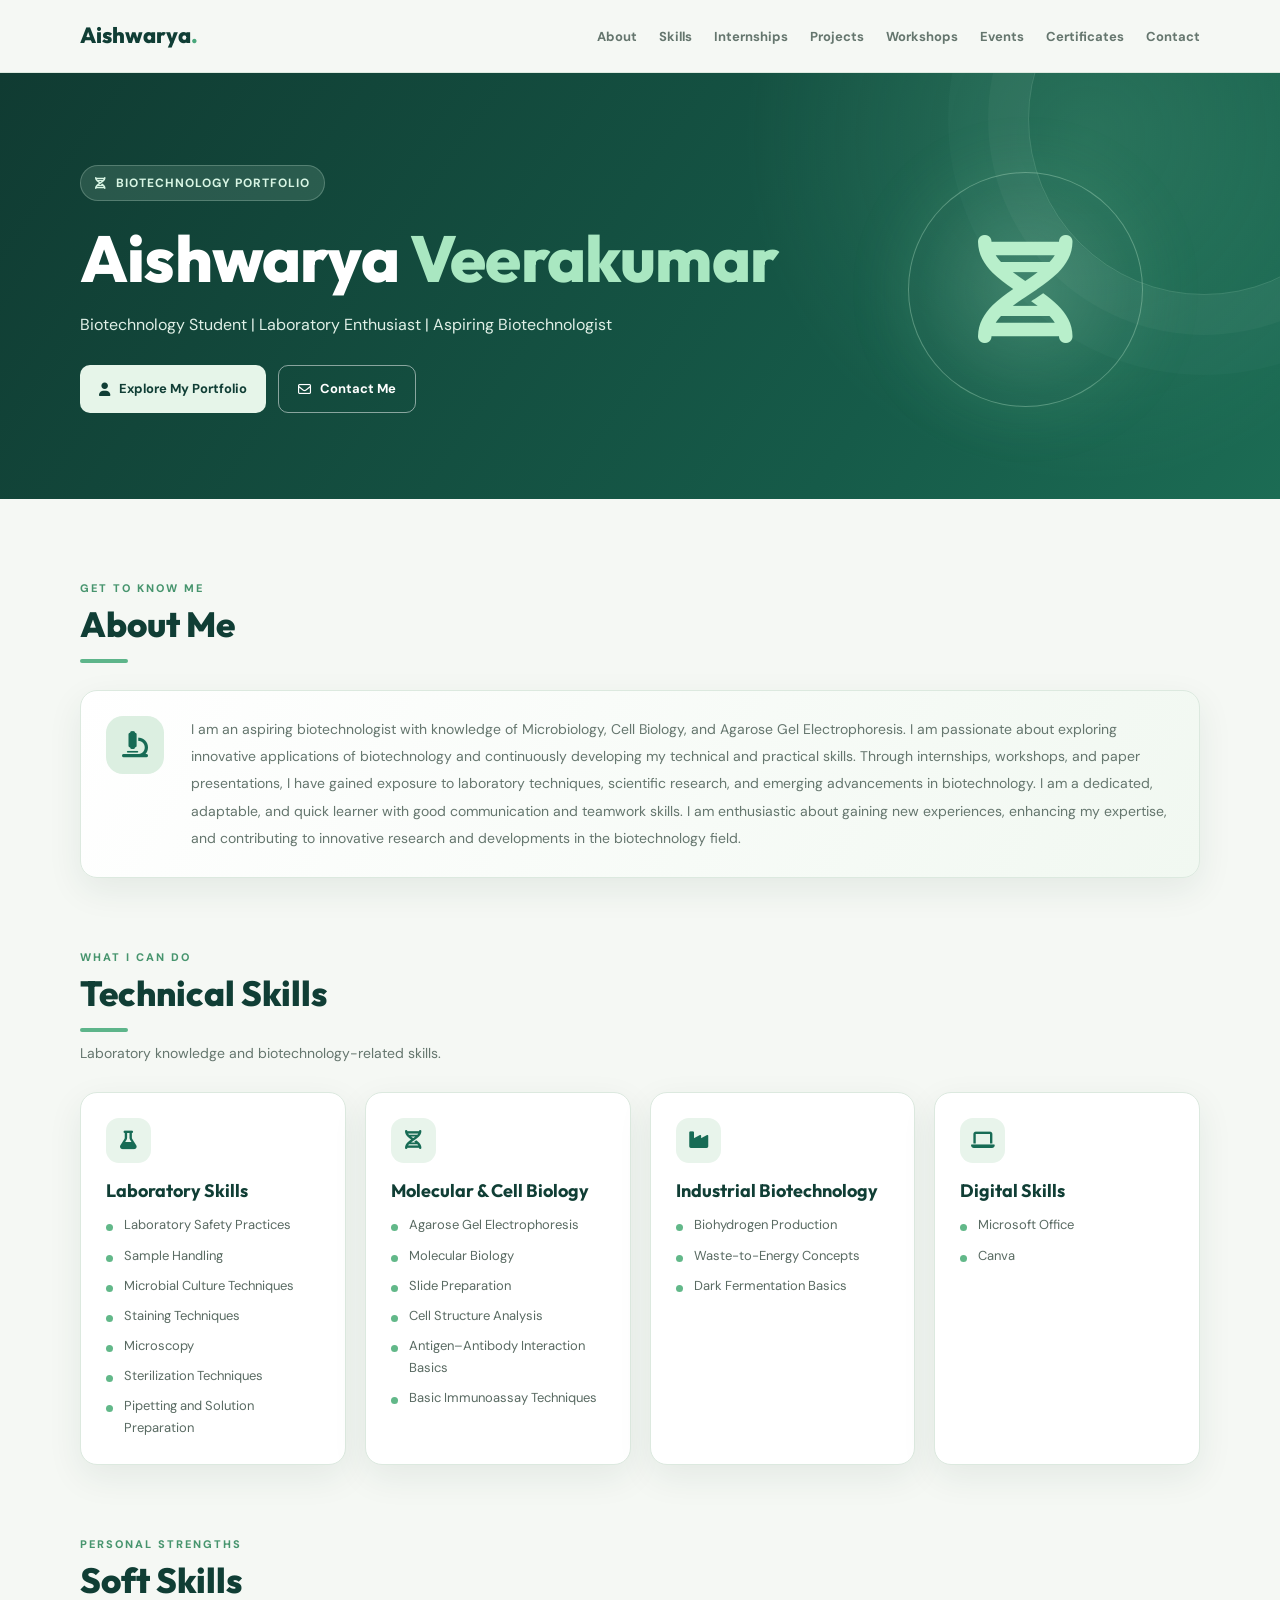
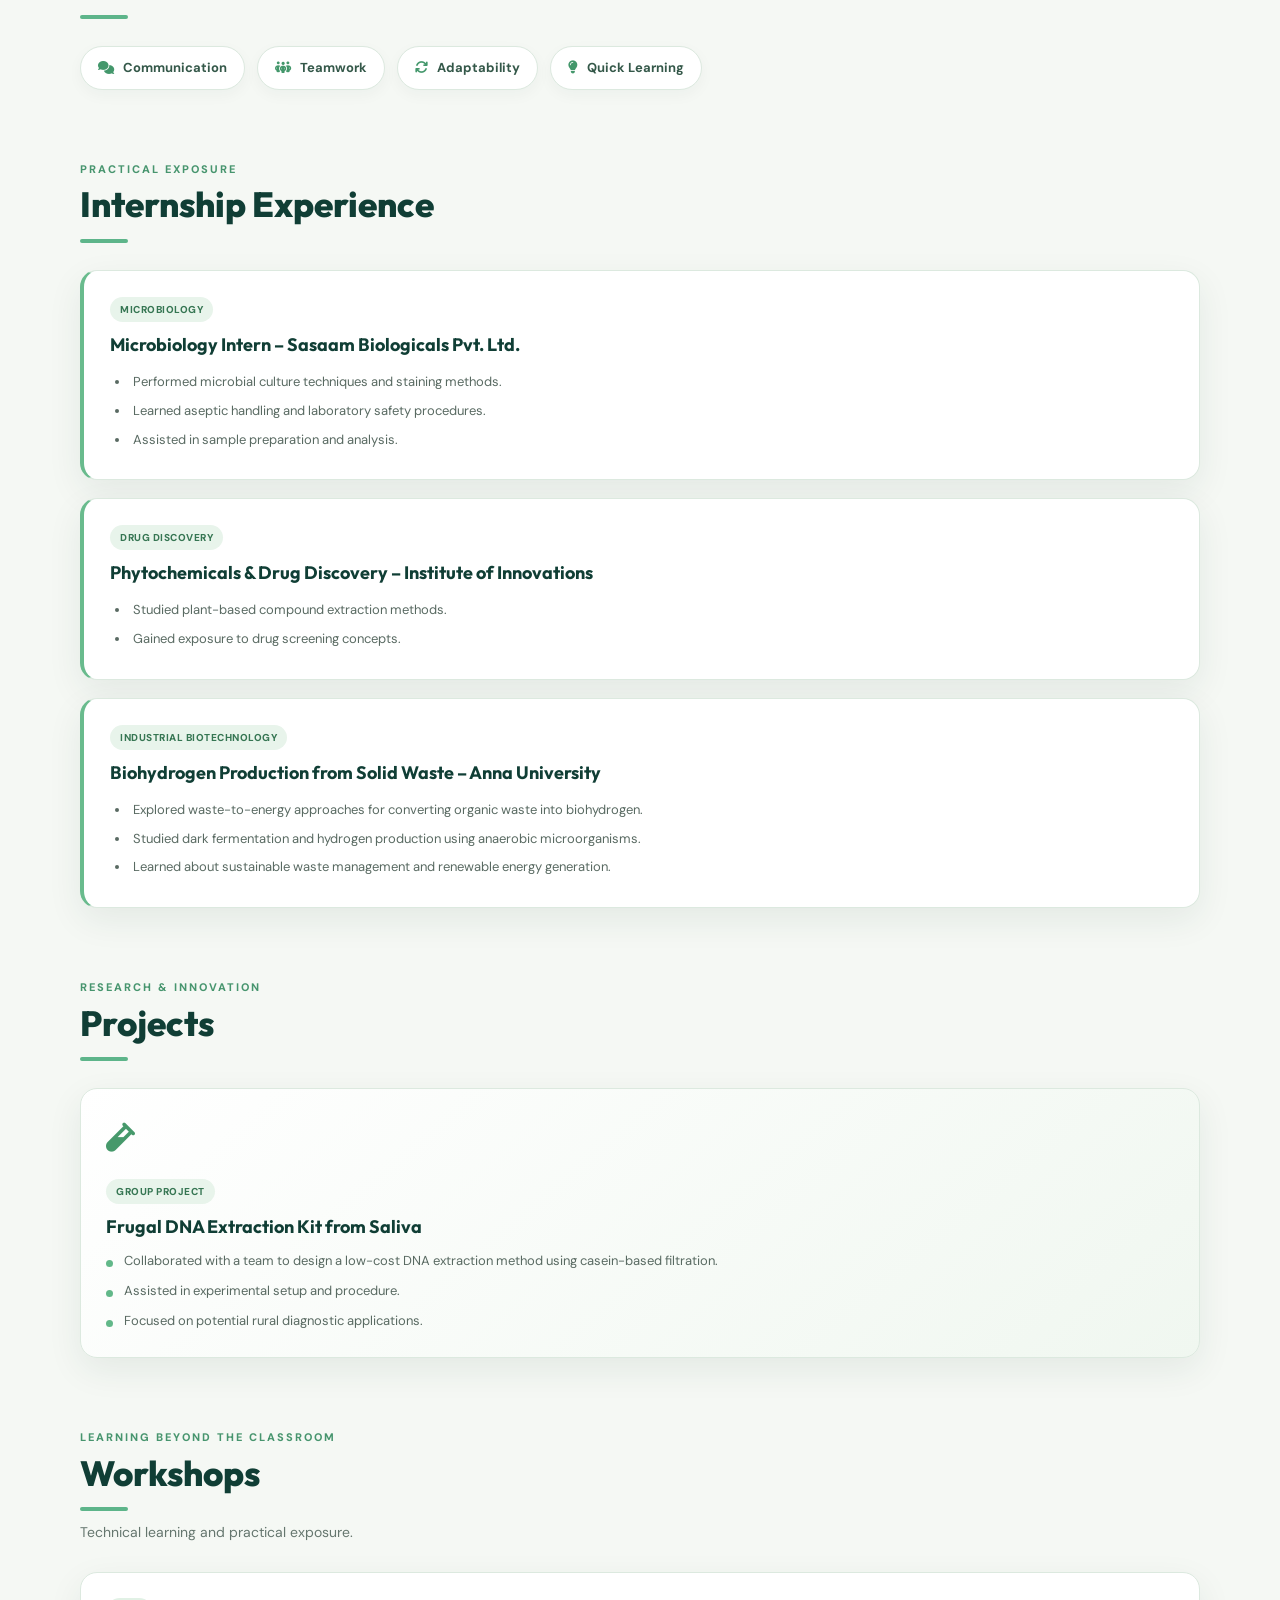
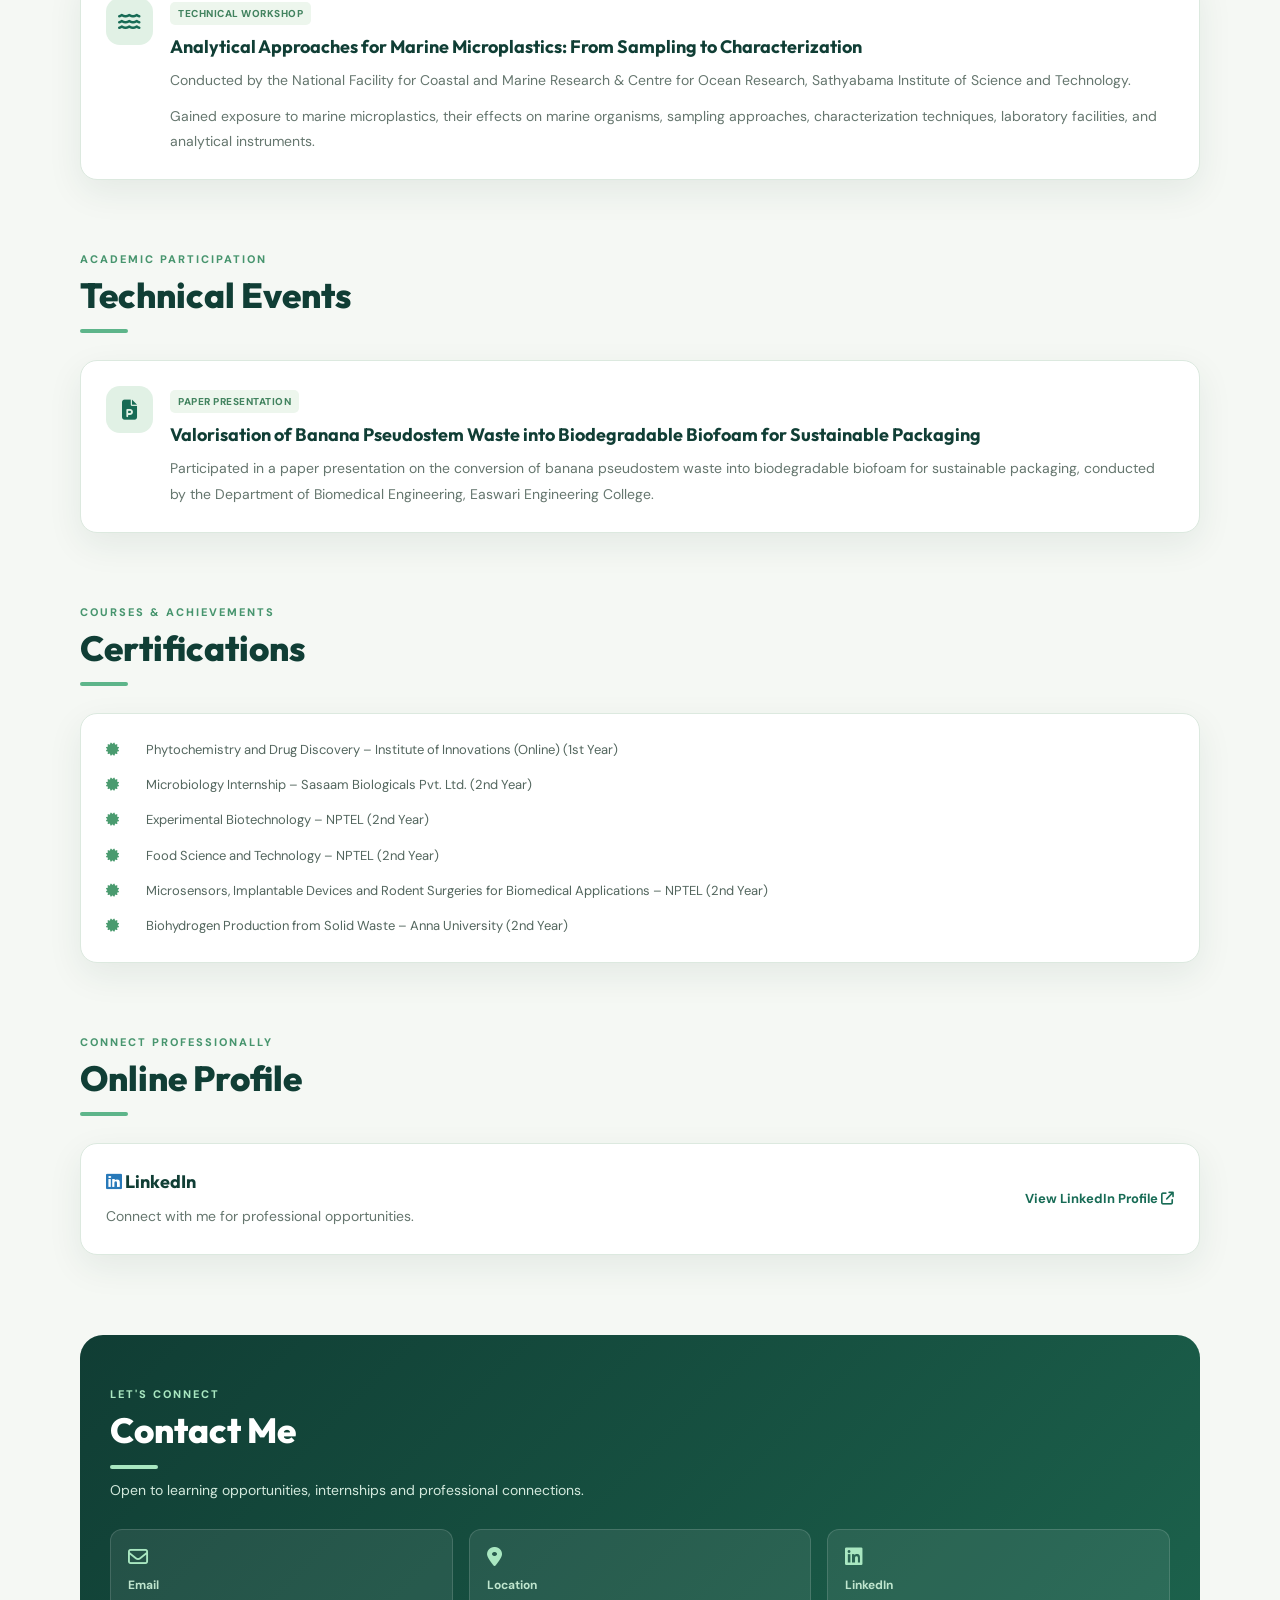
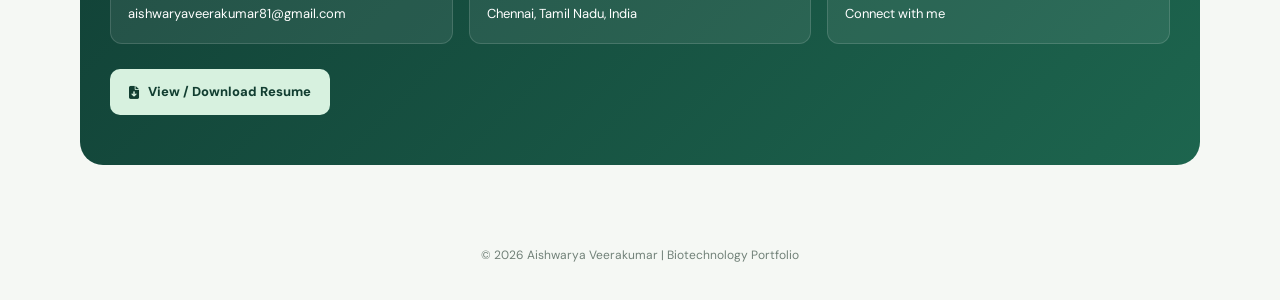
==== commit 2beb8c77: "Update index.html" ====
--- a/index.html
+++ b/index.html
@@ -1,441 +1,897 @@
 <!DOCTYPE html>
 <html lang="en">
-
 <head>
-
 <meta charset="UTF-8">
 <meta name="viewport" content="width=device-width, initial-scale=1.0">
-
-<title>Aishwarya | Biotechnology Portfolio</title>
+<meta name="theme-color" content="#103e35">
+<meta name="description" content="Aishwarya Veerakumar | Biotechnology Student Portfolio">
+
+<title>Aishwarya Veerakumar | Biotechnology Portfolio</title>
+
+<link rel="preconnect" href="https://fonts.googleapis.com">
+<link rel="preconnect" href="https://fonts.gstatic.com" crossorigin>
+
+<link href="https://fonts.googleapis.com/css2?family=DM+Sans:wght@400;500;600;700&family=Outfit:wght@400;500;600;700;800&display=swap" rel="stylesheet">
+
+<link rel="stylesheet"
+href="https://cdnjs.cloudflare.com/ajax/libs/font-awesome/6.5.2/css/all.min.css">
 
 <link rel="stylesheet" href="style.css">
-
 </head>
 
-
 <body>
 
-
-<div class="container">
-
-
-<!-- HEADER -->
-
 <header>
-
-<h1>Aishwarya Veerakumar</h1>
-
-<p class="subtitle">
-Biotechnology Student | Laboratory Enthusiast |
-</p>
-
+    <div class="container navbar">
+
+        <a class="logo" href="#home">
+            Aishwarya<span>.</span>
+        </a>
+
+        <button class="menu-btn" id="menuBtn" aria-label="Toggle navigation">
+            <i class="fa-solid fa-bars"></i>
+        </button>
+
+        <ul class="nav-links" id="navLinks">
+            <li><a href="#about">About</a></li>
+            <li><a href="#skills">Skills</a></li>
+            <li><a href="#internships">Internships</a></li>
+            <li><a href="#projects">Projects</a></li>
+            <li><a href="#workshops">Workshops</a></li>
+            <li><a href="#events">Events</a></li>
+            <li><a href="#certifications">Certificates</a></li>
+            <li><a href="#contact">Contact</a></li>
+        </ul>
+
+    </div>
 </header>
 
 
+<!-- HERO -->
+
+<section class="hero" id="home">
+
+    <div class="container hero-inner">
+
+        <div>
+
+            <div class="eyebrow">
+                <i class="fa-solid fa-dna"></i>
+                Biotechnology Portfolio
+            </div>
+
+            <h1>
+                Aishwarya <span>Veerakumar</span>
+            </h1>
+
+            <p class="hero-description">
+                Biotechnology Student |
+                Laboratory Enthusiast |
+                Aspiring Biotechnologist
+            </p>
+
+            <div class="hero-buttons">
+
+                <a href="#about" class="btn btn-light">
+                    <i class="fa-solid fa-user"></i>
+                    Explore My Portfolio
+                </a>
+
+                <a href="#contact" class="btn btn-outline">
+                    <i class="fa-regular fa-envelope"></i>
+                    Contact Me
+                </a>
+
+            </div>
+
+        </div>
+
+
+        <div class="hero-art">
+
+            <div class="dna-card">
+                <i class="fa-solid fa-dna"></i>
+            </div>
+
+        </div>
+
+    </div>
+
+</section>
+
+
+<main class="container">
+
+
+<!-- ABOUT ME -->
+
+<section class="section" id="about">
+
+    <div class="section-heading">
+
+        <div class="section-kicker">
+            Get to know me
+        </div>
+
+        <h2 class="section-title">
+            About Me
+        </h2>
+
+    </div>
+
+
+    <div class="card about-card">
+
+        <div class="about-icon">
+            <i class="fa-solid fa-microscope"></i>
+        </div>
+
+        <p class="about-text">
+
+            I am an aspiring biotechnologist with knowledge of
+            Microbiology, Cell Biology, and Agarose Gel Electrophoresis.
+            I am passionate about exploring innovative applications of
+            biotechnology and continuously developing my technical and
+            practical skills.
+
+            Through internships, workshops, and paper presentations,
+            I have gained exposure to laboratory techniques, scientific
+            research, and emerging advancements in biotechnology.
+
+            I am a dedicated, adaptable, and quick learner with good
+            communication and teamwork skills.
+
+            I am enthusiastic about gaining new experiences, enhancing
+            my expertise, and contributing to innovative research and
+            developments in the biotechnology field.
+
+        </p>
+
+    </div>
+
+</section>
+
 
 <!-- TECHNICAL SKILLS -->
 
-<section class="section">
-
-<h2 class="section-title">Technical Skills</h2>
-
-
-<div class="grid">
-
-
-<div class="card">
-
-<h3>🧪 Laboratory Skills</h3>
-
-<ul>
-<li>Laboratory Safety Practices</li>
-<li>Sample Handling</li>
-<li>Microbial Culture Techniques</li>
-<li>Staining Techniques</li>
-<li>Microscopy</li>
-<li>Sterilization Techniques</li>
-<li>Pipetting and Solution Preparation</li>
-</ul>
-
-</div>
-
-
-
-<div class="card">
-
-<h3>🔬 Cell Biology and Immunology</h3>
-
-<ul>
-<li>Slide Preparation</li>
-<li>Antigen–Antibody Interaction Basics</li>
-<li>Basic Immunoassay Techniques</li>
-<li>Cell Structure Analysis</li>
-</ul>
-
-</div>
-
-
-
-<div class="card">
-
-<h3>🏭 Industrial Biotechnology</h3>
-
-<ul>
-<li>Biohydrogen Production</li>
-</ul>
-
-</div>
-
-
-
-<div class="card">
-
-<h3>💻 Other Skills</h3>
-
-<ul>
-<li>Microsoft Office</li>
-<li>Canva</li>
-</ul>
-
-</div>
-
-
-</div>
-
-</section>
-
-
+<section class="section" id="skills">
+
+    <div class="section-heading">
+
+        <div class="section-kicker">
+            What I can do
+        </div>
+
+        <h2 class="section-title">
+            Technical Skills
+        </h2>
+
+        <p class="section-subtitle">
+            Laboratory knowledge and biotechnology-related skills.
+        </p>
+
+    </div>
+
+
+    <div class="grid">
+
+
+        <!-- Laboratory -->
+
+        <div class="card skill-card">
+
+            <div class="skill-icon">
+                <i class="fa-solid fa-flask"></i>
+            </div>
+
+            <h3>
+                Laboratory Skills
+            </h3>
+
+            <ul class="skill-list">
+
+                <li>Laboratory Safety Practices</li>
+
+                <li>Sample Handling</li>
+
+                <li>Microbial Culture Techniques</li>
+
+                <li>Staining Techniques</li>
+
+                <li>Microscopy</li>
+
+                <li>Sterilization Techniques</li>
+
+                <li>Pipetting and Solution Preparation</li>
+
+            </ul>
+
+        </div>
+
+
+        <!-- Molecular and Cell Biology -->
+
+        <div class="card skill-card">
+
+            <div class="skill-icon">
+                <i class="fa-solid fa-dna"></i>
+            </div>
+
+            <h3>
+                Molecular & Cell Biology
+            </h3>
+
+            <ul class="skill-list">
+
+                <li>Agarose Gel Electrophoresis</li>
+
+                <li>Molecular Biology</li>
+
+                <li>Slide Preparation</li>
+
+                <li>Cell Structure Analysis</li>
+
+                <li>Antigen–Antibody Interaction Basics</li>
+
+                <li>Basic Immunoassay Techniques</li>
+
+            </ul>
+
+        </div>
+
+
+        <!-- Industrial Biotechnology -->
+
+        <div class="card skill-card">
+
+            <div class="skill-icon">
+                <i class="fa-solid fa-industry"></i>
+            </div>
+
+            <h3>
+                Industrial Biotechnology
+            </h3>
+
+            <ul class="skill-list">
+
+                <li>Biohydrogen Production</li>
+
+                <li>Waste-to-Energy Concepts</li>
+
+                <li>Dark Fermentation Basics</li>
+
+            </ul>
+
+        </div>
+
+
+        <!-- Digital Skills -->
+
+        <div class="card skill-card">
+
+            <div class="skill-icon">
+                <i class="fa-solid fa-laptop"></i>
+            </div>
+
+            <h3>
+                Digital Skills
+            </h3>
+
+            <ul class="skill-list">
+
+                <li>Microsoft Office</li>
+
+                <li>Canva</li>
+
+            </ul>
+
+        </div>
+
+    </div>
+
+</section>
 
 
 <!-- SOFT SKILLS -->
 
-<section class="section">
-
-<h2 class="section-title">Soft Skills</h2>
-
-
-<div class="card">
-
-<ul>
-
-<li>Communication</li>
-<li>Team Work</li>
-<li>Adaptability</li>
-
-</ul>
-
-</div>
-
-</section>
-
-
-
+<section class="section" id="soft-skills">
+
+    <div class="section-heading">
+
+        <div class="section-kicker">
+            Personal strengths
+        </div>
+
+        <h2 class="section-title">
+            Soft Skills
+        </h2>
+
+    </div>
+
+
+    <div class="soft-skills">
+
+        <span class="skill-pill">
+            <i class="fa-solid fa-comments"></i>
+            Communication
+        </span>
+
+        <span class="skill-pill">
+            <i class="fa-solid fa-people-group"></i>
+            Teamwork
+        </span>
+
+        <span class="skill-pill">
+            <i class="fa-solid fa-arrows-rotate"></i>
+            Adaptability
+        </span>
+
+        <span class="skill-pill">
+            <i class="fa-solid fa-lightbulb"></i>
+            Quick Learning
+        </span>
+
+    </div>
+
+</section>
 
 
 <!-- INTERNSHIP EXPERIENCE -->
 
-
-<section class="section">
-
-
-<h2 class="section-title">Internship Experience</h2>
-
-
-
-<div class="card">
-
-<h3>
-Microbiology Intern – Sasaam Biologicals Pvt. Ltd.
-</h3>
-
-<ul>
-
-<li>Performed microbial culture techniques and staining methods.</li>
-
-<li>Learned aseptic handling and laboratory safety procedures.</li>
-
-<li>Assisted in sample preparation and analysis.</li>
-
-</ul>
-
-</div>
-
-
-
-
-<div class="card">
-
-<h3>
-Phytochemicals & Drug Discovery – Institute of Innovations
-</h3>
-
-
-<ul>
-
-<li>Studied plant-based compound extraction methods.</li>
-
-<li>Gained exposure to drug screening concepts.</li>
-
-</ul>
-
-</div>
-
-
-
-
-<div class="card">
-
-<h3>
-Biohydrogen Production from Solid Waste – Anna University
-</h3>
-
-
-<ul>
-
-<li>Waste to Energy – Converting organic waste into biohydrogen.</li>
-
-<li>Dark Fermentation – Producing hydrogen using anaerobic microorganisms.</li>
-
-<li>Sustainability – Reducing waste and generating clean renewable energy.</li>
-
-</ul>
-
-
-</div>
-
-
-</section>
-
-
-
+<section class="section" id="internships">
+
+    <div class="section-heading">
+
+        <div class="section-kicker">
+            Practical exposure
+        </div>
+
+        <h2 class="section-title">
+            Internship Experience
+        </h2>
+
+    </div>
+
+
+    <div class="timeline">
+
+
+        <div class="card timeline-card">
+
+            <span class="tag">
+                Microbiology
+            </span>
+
+            <h3>
+                Microbiology Intern – Sasaam Biologicals Pvt. Ltd.
+            </h3>
+
+            <ul>
+
+                <li>
+                    Performed microbial culture techniques and
+                    staining methods.
+                </li>
+
+                <li>
+                    Learned aseptic handling and laboratory
+                    safety procedures.
+                </li>
+
+                <li>
+                    Assisted in sample preparation and analysis.
+                </li>
+
+            </ul>
+
+        </div>
+
+
+        <div class="card timeline-card">
+
+            <span class="tag">
+                Drug Discovery
+            </span>
+
+            <h3>
+                Phytochemicals & Drug Discovery – Institute of Innovations
+            </h3>
+
+            <ul>
+
+                <li>
+                    Studied plant-based compound extraction methods.
+                </li>
+
+                <li>
+                    Gained exposure to drug screening concepts.
+                </li>
+
+            </ul>
+
+        </div>
+
+
+        <div class="card timeline-card">
+
+            <span class="tag">
+                Industrial Biotechnology
+            </span>
+
+            <h3>
+                Biohydrogen Production from Solid Waste – Anna University
+            </h3>
+
+            <ul>
+
+                <li>
+                    Explored waste-to-energy approaches for converting
+                    organic waste into biohydrogen.
+                </li>
+
+                <li>
+                    Studied dark fermentation and hydrogen production
+                    using anaerobic microorganisms.
+                </li>
+
+                <li>
+                    Learned about sustainable waste management and
+                    renewable energy generation.
+                </li>
+
+            </ul>
+
+        </div>
+
+    </div>
+
+</section>
 
 
 <!-- PROJECTS -->
 
-
-<section class="section">
-
-
-<h2 class="section-title">Projects</h2>
-
-
-<div class="card">
-
-
-<h3>
-Frugal DNA Extraction Kit from Saliva (Group Project)
-</h3>
-
-
-<ul>
-
-<li>
-Collaborated with a team to design a low-cost DNA extraction method using casein-based filtration.
-</li>
-
-<li>
-Assisted in experimental setup and procedure.
-</li>
-
-<li>
-Focused on rural diagnostic applications.
-</li>
-
-</ul>
-
-
-</div>
-
-
-</section>
-
-
-
+<section class="section" id="projects">
+
+    <div class="section-heading">
+
+        <div class="section-kicker">
+            Research & innovation
+        </div>
+
+        <h2 class="section-title">
+            Projects
+        </h2>
+
+    </div>
+
+
+    <div class="card project-card">
+
+        <div class="project-icon">
+            <i class="fa-solid fa-vial"></i>
+        </div>
+
+        <span class="tag">
+            Group Project
+        </span>
+
+        <h3>
+            Frugal DNA Extraction Kit from Saliva
+        </h3>
+
+        <ul class="skill-list">
+
+            <li>
+                Collaborated with a team to design a low-cost
+                DNA extraction method using casein-based filtration.
+            </li>
+
+            <li>
+                Assisted in experimental setup and procedure.
+            </li>
+
+            <li>
+                Focused on potential rural diagnostic applications.
+            </li>
+
+        </ul>
+
+    </div>
+
+</section>
+
+
+<!-- WORKSHOPS -->
+
+<section class="section" id="workshops">
+
+    <div class="section-heading">
+
+        <div class="section-kicker">
+            Learning beyond the classroom
+        </div>
+
+        <h2 class="section-title">
+            Workshops
+        </h2>
+
+        <p class="section-subtitle">
+            Technical learning and practical exposure.
+        </p>
+
+    </div>
+
+
+    <div class="card activity-card">
+
+        <div class="activity-icon">
+            <i class="fa-solid fa-water"></i>
+        </div>
+
+
+        <div>
+
+            <span class="activity-label">
+                Technical Workshop
+            </span>
+
+            <h3>
+                Analytical Approaches for Marine Microplastics:
+                From Sampling to Characterization
+            </h3>
+
+            <p>
+                Conducted by the National Facility for Coastal and
+                Marine Research & Centre for Ocean Research,
+                Sathyabama Institute of Science and Technology.
+            </p>
+
+            <p class="activity-description">
+
+                Gained exposure to marine microplastics, their effects
+                on marine organisms, sampling approaches,
+                characterization techniques, laboratory facilities,
+                and analytical instruments.
+
+            </p>
+
+        </div>
+
+    </div>
+
+</section>
+
+
+<!-- TECHNICAL EVENTS -->
+
+<section class="section" id="events">
+
+    <div class="section-heading">
+
+        <div class="section-kicker">
+            Academic participation
+        </div>
+
+        <h2 class="section-title">
+            Technical Events
+        </h2>
+
+    </div>
+
+
+    <div class="card activity-card">
+
+        <div class="activity-icon">
+            <i class="fa-solid fa-file-powerpoint"></i>
+        </div>
+
+
+        <div>
+
+            <span class="activity-label">
+                Paper Presentation
+            </span>
+
+            <h3>
+                Valorisation of Banana Pseudostem Waste into
+                Biodegradable Biofoam for Sustainable Packaging
+            </h3>
+
+            <p>
+
+                Participated in a paper presentation on the conversion
+                of banana pseudostem waste into biodegradable biofoam
+                for sustainable packaging, conducted by the Department
+                of Biomedical Engineering, Easwari Engineering College.
+
+            </p>
+
+        </div>
+
+    </div>
+
+</section>
 
 
 <!-- CERTIFICATIONS -->
 
-
-<section class="section">
-
-
-<h2 class="section-title">Certifications</h2>
-
-
-<div class="card">
-
-
-<ul>
-
-
-<li>
-Phytochemistry and Drug Discovery – Institute of Innovations (Online) (1st Year)
-</li>
-
-
-<li>
-Microbiology Internship – Sasaam Biologicals Pvt. Ltd. (2nd Year)
-</li>
-
-
-<li>
-Experimental Biotechnology – NPTEL (2nd Year)
-</li>
-
-
-<li>
-Food Science and Technology – NPTEL (2nd Year)
-</li>
-
-
-<li>
-Microsensors, Implantable Devices and Rodent Surgeries for Biomedical Applications – NPTEL (2nd Year)
-</li>
-
-
-<li>
-Biohydrogen Production from Solid Waste – Anna University (2nd Year)
-</li>
-
-
-</ul>
-
-
-</div>
-
-
-</section>
-
-
-
+<section class="section" id="certifications">
+
+    <div class="section-heading">
+
+        <div class="section-kicker">
+            Courses & achievements
+        </div>
+
+        <h2 class="section-title">
+            Certifications
+        </h2>
+
+    </div>
+
+
+    <div class="card">
+
+        <ul class="cert-list">
+
+            <li>
+                <i class="fa-solid fa-certificate"></i>
+
+                <span>
+                    Phytochemistry and Drug Discovery –
+                    Institute of Innovations (Online) (1st Year)
+                </span>
+            </li>
+
+
+            <li>
+                <i class="fa-solid fa-certificate"></i>
+
+                <span>
+                    Microbiology Internship –
+                    Sasaam Biologicals Pvt. Ltd. (2nd Year)
+                </span>
+            </li>
+
+
+            <li>
+                <i class="fa-solid fa-certificate"></i>
+
+                <span>
+                    Experimental Biotechnology – NPTEL (2nd Year)
+                </span>
+            </li>
+
+
+            <li>
+                <i class="fa-solid fa-certificate"></i>
+
+                <span>
+                    Food Science and Technology – NPTEL (2nd Year)
+                </span>
+            </li>
+
+
+            <li>
+                <i class="fa-solid fa-certificate"></i>
+
+                <span>
+                    Microsensors, Implantable Devices and Rodent
+                    Surgeries for Biomedical Applications – NPTEL
+                    (2nd Year)
+                </span>
+            </li>
+
+
+            <li>
+                <i class="fa-solid fa-certificate"></i>
+
+                <span>
+                    Biohydrogen Production from Solid Waste –
+                    Anna University (2nd Year)
+                </span>
+            </li>
+
+        </ul>
+
+    </div>
+
+</section>
 
 
 <!-- ONLINE PROFILE -->
 
-
-<section class="section">
-
-
-<h2 class="section-title">Online Profile</h2>
-
-
-<div class="card profile">
-
-
-<h3>LinkedIn</h3>
-
-
-<a href="https://www.linkedin.com/in/aishwarya-veerakumar-0b2099328" target="_blank">
-
-linkedin.com/in/aishwarya-veerakumar-0b2099328
-
-</a>
-
-
-</div>
-
-
-</section>
-
-
-
-
-
-<!-- LANGUAGES -->
-
-
-<section class="section">
-
-
-<h2 class="section-title">Languages</h2>
-
-
-<div class="card">
-
-
-<ul>
-
-<li>English</li>
-
-<li>Tamil</li>
-
-</ul>
-
-
-</div>
-
-
-</section>
-
-
-
+<section class="section" id="profile">
+
+    <div class="section-heading">
+
+        <div class="section-kicker">
+            Connect professionally
+        </div>
+
+        <h2 class="section-title">
+            Online Profile
+        </h2>
+
+    </div>
+
+
+    <div class="card profile-card">
+
+        <div>
+
+            <h3>
+                <i class="fa-brands fa-linkedin linkedin-icon"></i>
+                LinkedIn
+            </h3>
+
+            <p>
+                Connect with me for professional opportunities.
+            </p>
+
+        </div>
+
+
+        <a
+        class="profile-link"
+        href="https://www.linkedin.com/in/aishwarya-veerakumar-0b2099328"
+        target="_blank"
+        rel="noopener noreferrer">
+
+            View LinkedIn Profile
+            <i class="fa-solid fa-arrow-up-right-from-square"></i>
+
+        </a>
+
+    </div>
+
+</section>
 
 
 <!-- CONTACT -->
 
-
-<section class="section" id="contact">
-
-
-<h2 class="section-title">Contact Me</h2>
-
-
-<div class="card profile">
-
-
-<p>
-📧 Email:
-<a href="mailto:aishwaryaveerakumar81@gmail.com">
-aishwaryaveerakumar81@gmail.com
-</a>
-</p>
-
-
-<br>
-
-
-<p>
-📍 Location: Chennai, Tamil Nadu, India
-</p>
-
-
-<br>
-
-
-<a href="https://drive.google.com/file/d/1mBLcXV1zHlU-G83pUK2mnxK0SAXFLs60/view?usp=drivesdk" target="_blank" class="resume-btn">
-
-📄 View Resume
-
-</a>
-
-
-</div>
-
-
-</section>
-
-
-
-
-
-<!-- FOOTER -->
+<section class="contact-section section" id="contact">
+
+    <div class="section-heading">
+
+        <div class="section-kicker">
+            Let's connect
+        </div>
+
+        <h2 class="section-title">
+            Contact Me
+        </h2>
+
+        <p class="section-subtitle">
+            Open to learning opportunities, internships
+            and professional connections.
+        </p>
+
+    </div>
+
+
+    <div class="contact-grid">
+
+
+        <div class="contact-item">
+
+            <i class="fa-regular fa-envelope"></i>
+
+            <strong>
+                Email
+            </strong>
+
+            <a href="mailto:aishwaryaveerakumar81@gmail.com">
+                aishwaryaveerakumar81@gmail.com
+            </a>
+
+        </div>
+
+
+        <div class="contact-item">
+
+            <i class="fa-solid fa-location-dot"></i>
+
+            <strong>
+                Location
+            </strong>
+
+            <span>
+                Chennai, Tamil Nadu, India
+            </span>
+
+        </div>
+
+
+        <div class="contact-item">
+
+            <i class="fa-brands fa-linkedin"></i>
+
+            <strong>
+                LinkedIn
+            </strong>
+
+            <a
+            href="https://www.linkedin.com/in/aishwarya-veerakumar-0b2099328"
+            target="_blank"
+            rel="noopener noreferrer">
+
+                Connect with me
+
+            </a>
+
+        </div>
+
+    </div>
+
+
+    <div class="resume-area">
+
+        <a
+        href="https://drive.google.com/file/d/1mBLcXV1zHlU-G83pUK2mnxK0SAXFLs60/view?usp=drivesdk"
+        target="_blank"
+        rel="noopener noreferrer"
+        class="resume-btn">
+
+            <i class="fa-solid fa-file-arrow-down"></i>
+
+            View / Download Resume
+
+        </a>
+
+    </div>
+
+</section>
+
+</main>
 
 
 <footer>
 
-© 2026 Aishwarya V | Biotechnology Portfolio
+    © 2026 Aishwarya Veerakumar |
+    Biotechnology Portfolio
 
 </footer>
 
 
-
-</div>
-
-
-
 <script src="script.js"></script>
 
-
 </body>
-
 </html>
+
+
+
+
+
+
+
+
+
+
+
+
+
+
+
+
+
+
+
+
+
+
+
+
+
+
+
+
+
+
+
+
+
+
+</body>
+
+</html>
--- a/style.css
+++ b/style.css
@@ -1,320 +1,979 @@
-* GENERAL SETTINGS */
-
-*{
-    margin:0;
-    padding:0;
-    box-sizing:border-box;
-    font-family:'Poppins', sans-serif;
-}
-
-
-body{
-
-    background:linear-gradient(135deg,#0f2027,#203a43,#2c5364);
-    color:white;
-    min-height:100vh;
-
-}
-
-
-/* BACKGROUND EFFECT */
-
-body::before{
-
-    content:"";
-    position:fixed;
-    width:450px;
-    height:450px;
-    background:#00ffb3;
-    opacity:0.15;
-    filter:blur(200px);
-    top:-100px;
-    left:-100px;
-    z-index:-1;
-
-}
-
-
-body::after{
-
-    content:"";
-    position:fixed;
-    width:450px;
-    height:450px;
-    background:#00c3ff;
-    opacity:0.15;
-    filter:blur(200px);
-    bottom:-100px;
-    right:-100px;
-    z-index:-1;
-
-}
-
-
-
-/* MAIN CONTAINER */
-
-.container{
-
-    width:90%;
-    max-width:1200px;
-    margin:auto;
-    padding:50px 0;
-
-}
-
-
-
-/* HEADER */
-
-h1{
-
-    text-align:center;
-    font-size:48px;
-    letter-spacing:2px;
-    margin-bottom:15px;
-
-}
-
-
-.subtitle{
-
-    text-align:center;
-    font-size:18px;
-    color:#d6f5ff;
-    margin-bottom:60px;
-
-}
-
-
-
-/* SECTION */
-
-.section{
-
-    margin-bottom:60px;
-
-}
-
-
-
-.section-title{
-
-    font-size:32px;
-    color:#7CFFD4;
-    border-left:6px solid #7CFFD4;
-    padding-left:15px;
-    margin-bottom:25px;
-
-}
-
-
-
-/* CARD DESIGN */
-
-.card{
-
-    background:rgba(255,255,255,0.08);
-    backdrop-filter:blur(15px);
-
-    border:1px solid rgba(255,255,255,0.15);
-
-    padding:25px;
-
-    border-radius:20px;
-
-    margin-bottom:25px;
-
-    box-shadow:0 10px 25px rgba(0,0,0,0.25);
-
-    transition:0.4s;
-
-}
-
-
-
-.card:hover{
-
-    transform:translateY(-8px);
-
-    box-shadow:0 20px 40px rgba(0,255,179,0.3);
-
-}
-
-
-
-/* GRID */
-
-.grid{
-
-    display:grid;
-
-    grid-template-columns:repeat(auto-fit,minmax(280px,1fr));
-
-    gap:25px;
-
-}
-
-
-
-/* HEADINGS */
-
-
-.card h3{
-
-    color:#A4FFE8;
-
-    margin-bottom:15px;
-
-    font-size:22px;
-
-}
-
-
-
-/* LIST STYLE */
-
-
-ul{
-
-    padding-left:20px;
-
-    line-height:2;
-
-}
-
-
-li{
-
-    margin-bottom:5px;
-
-}
-
-
-
-/* LINKS */
-
-
-a{
-
-    color:#8AEFFF;
-
-    text-decoration:none;
-
-    font-weight:500;
-
-}
-
-
-a:hover{
-
-    color:#7CFFD4;
-
-    text-decoration:underline;
-
-}
-
-
-
-/* PROFILE SECTION */
-
-.profile{
-
-    text-align:center;
-
-}
-
-
-
-/* RESUME BUTTON */
-
-
-.resume-btn{
-
-    display:inline-block;
-
-    margin-top:25px;
-
-    padding:14px 30px;
-
-    background:linear-gradient(135deg,#00b894,#00cec9);
-
-    color:white;
-
-    text-decoration:none;
-
-    border-radius:50px;
-
-    font-size:16px;
-
-    font-weight:600;
-
-    transition:0.4s;
-
-    box-shadow:0 8px 20px rgba(0,0,0,0.25);
-
-}
-
-
-
-.resume-btn:hover{
-
-    transform:translateY(-5px);
-
-    background:linear-gradient(135deg,#00cec9,#00b894);
-
-    box-shadow:0 15px 30px rgba(0,184,148,0.4);
-
-    text-decoration:none;
-
-}
-
+:root {
+    --bg: #f5f8f4;
+    --surface: #ffffff;
+    --green: #176b55;
+    --green-dark: #103e35;
+    --mint: #cce9d9;
+    --mint-light: #e8f4eb;
+    --text: #1b302b;
+    --muted: #65766e;
+    --border: #dce9df;
+    --shadow: 0 12px 35px rgba(23, 68, 52, .08);
+}
+
+* {
+    margin: 0;
+    padding: 0;
+    box-sizing: border-box;
+    scroll-behavior: smooth;
+}
+
+body {
+    font-family: 'DM Sans', sans-serif;
+    background: var(--bg);
+    color: var(--text);
+    line-height: 1.7;
+    overflow-x: hidden;
+}
+
+a {
+    color: inherit;
+    text-decoration: none;
+}
+
+button {
+    font: inherit;
+}
+
+.container {
+    width: min(1120px, 90%);
+    margin: auto;
+}
+
+
+/* NAVIGATION */
+
+header {
+    position: sticky;
+    top: 0;
+    z-index: 100;
+    background: rgba(245, 248, 244, .94);
+    backdrop-filter: blur(16px);
+    border-bottom: 1px solid var(--border);
+}
+
+.navbar {
+    min-height: 72px;
+    display: flex;
+    align-items: center;
+    justify-content: space-between;
+    gap: 20px;
+}
+
+.logo {
+    font-family: 'Outfit', sans-serif;
+    font-size: 22px;
+    font-weight: 800;
+    color: var(--green-dark);
+    white-space: nowrap;
+}
+
+.logo span {
+    color: #48a77b;
+}
+
+.nav-links {
+    display: flex;
+    align-items: center;
+    flex-wrap: wrap;
+    gap: 22px;
+    list-style: none;
+}
+
+.nav-links a {
+    color: var(--muted);
+    font-size: 13px;
+    font-weight: 700;
+    transition: .25s;
+}
+
+.nav-links a:hover {
+    color: var(--green);
+}
+
+.menu-btn {
+    display: none;
+    border: 0;
+    background: var(--mint-light);
+    color: var(--green-dark);
+    border-radius: 10px;
+    padding: 10px 13px;
+    cursor: pointer;
+}
+
+
+/* HERO */
+
+.hero {
+    position: relative;
+    overflow: hidden;
+    background:
+        radial-gradient(circle at 85% 15%,
+        rgba(117, 205, 160, .2),
+        transparent 30%),
+        linear-gradient(125deg,
+        #103b32,
+        #165b49 70%,
+        #1c6c54);
+
+    color: white;
+    padding: 92px 0 86px;
+}
+
+.hero::before {
+    content: "";
+    position: absolute;
+    width: 350px;
+    height: 350px;
+    border: 1px solid rgba(208, 244, 220, .16);
+    border-radius: 50%;
+    right: -100px;
+    top: -130px;
+
+    box-shadow:
+        0 0 0 40px rgba(208,244,220,.035),
+        0 0 0 80px rgba(208,244,220,.025);
+}
+
+.hero-inner {
+    position: relative;
+    display: grid;
+    grid-template-columns: 1.35fr .65fr;
+    align-items: center;
+    gap: 45px;
+}
+
+.eyebrow {
+    display: inline-flex;
+    align-items: center;
+    gap: 9px;
+
+    background: rgba(222, 250, 231, .12);
+    border: 1px solid rgba(222, 250, 231, .23);
+
+    padding: 7px 14px;
+    border-radius: 50px;
+
+    font-size: 12px;
+    font-weight: 700;
+    letter-spacing: 1px;
+    text-transform: uppercase;
+
+    color: #d8f5e4;
+    margin-bottom: 22px;
+}
+
+.hero h1 {
+    font-family: 'Outfit', sans-serif;
+    font-size: clamp(38px, 6vw, 65px);
+    line-height: 1.1;
+    font-weight: 800;
+    letter-spacing: -.8px;
+    margin-bottom: 16px;
+}
+
+.hero h1 span {
+    color: #a9e7c1;
+}
+
+.hero-description {
+    color: #e0f0e7;
+    font-size: 16px;
+    max-width: 590px;
+    margin-bottom: 27px;
+}
+
+.hero-buttons {
+    display: flex;
+    flex-wrap: wrap;
+    gap: 12px;
+}
+
+.btn {
+    display: inline-flex;
+    justify-content: center;
+    align-items: center;
+    gap: 9px;
+
+    border-radius: 10px;
+    padding: 12px 19px;
+
+    font-weight: 700;
+    font-size: 13px;
+
+    transition: .25s;
+    cursor: pointer;
+}
+
+.btn-light {
+    background: #e6f5e9;
+    color: var(--green-dark);
+}
+
+.btn-light:hover {
+    background: white;
+    transform: translateY(-3px);
+}
+
+.btn-outline {
+    border: 1px solid rgba(255,255,255,.5);
+    color: white;
+}
+
+.btn-outline:hover {
+    background: rgba(255,255,255,.12);
+    transform: translateY(-3px);
+}
+
+.hero-art {
+    display: flex;
+    justify-content: center;
+    align-items: center;
+}
+
+.dna-card {
+    width: 235px;
+    height: 235px;
+
+    border-radius: 50%;
+    border: 1px solid rgba(215, 255, 225, .3);
+
+    background:
+        radial-gradient(circle,
+        rgba(196, 245, 213, .19),
+        rgba(196,245,213,.03) 65%);
+
+    display: flex;
+    justify-content: center;
+    align-items: center;
+
+    color: #b8efcb;
+    font-size: 108px;
+
+    box-shadow: 0 0 65px rgba(143, 235, 174, .13);
+
+    animation: float 5s ease-in-out infinite;
+}
+
+@keyframes float {
+
+    0%, 100% {
+        transform: translateY(0);
+    }
+
+    50% {
+        transform: translateY(-12px);
+    }
+
+}
+
+
+/* GENERAL SECTIONS */
+
+main {
+    padding: 25px 0 55px;
+}
+
+.section {
+    padding: 55px 0 15px;
+    scroll-margin-top: 85px;
+}
+
+.section-heading {
+    margin-bottom: 27px;
+}
+
+.section-kicker {
+    color: #47956e;
+    font-size: 11px;
+    font-weight: 800;
+    letter-spacing: 2px;
+    text-transform: uppercase;
+    margin-bottom: 5px;
+}
+
+.section-title {
+    font-family: 'Outfit', sans-serif;
+    color: var(--green-dark);
+    font-size: clamp(27px, 4vw, 35px);
+    line-height: 1.25;
+    font-weight: 800;
+}
+
+.section-title::after {
+    content: "";
+    display: block;
+
+    width: 48px;
+    height: 4px;
+
+    border-radius: 10px;
+    background: #5db58a;
+
+    margin-top: 12px;
+}
+
+.section-subtitle {
+    color: var(--muted);
+    font-size: 14px;
+    margin-top: 10px;
+}
+
+
+/* CARDS */
+
+.card {
+    background: var(--surface);
+    border: 1px solid var(--border);
+    border-radius: 17px;
+    padding: 25px;
+
+    box-shadow: var(--shadow);
+
+    transition:
+        transform .3s,
+        box-shadow .3s,
+        border-color .3s;
+}
+
+.card:hover {
+    transform: translateY(-5px);
+
+    border-color: #a9d6b9;
+
+    box-shadow:
+        0 18px 40px rgba(23,68,52,.12);
+}
+
+.card h3 {
+    font-family: 'Outfit', sans-serif;
+    font-size: 18px;
+    line-height: 1.45;
+
+    color: var(--green-dark);
+
+    margin-bottom: 10px;
+}
+
+.card p {
+    color: var(--muted);
+    font-size: 14px;
+}
+
+.grid {
+    display: grid;
+    grid-template-columns:
+        repeat(auto-fit, minmax(245px, 1fr));
+
+    gap: 19px;
+}
+
+
+/* ABOUT */
+
+.about-card {
+    display: grid;
+    grid-template-columns: 65px 1fr;
+
+    gap: 20px;
+    align-items: start;
+
+    background:
+        linear-gradient(120deg,
+        #ffffff,
+        #f1f8f1);
+}
+
+.about-icon {
+    width: 58px;
+    height: 58px;
+
+    display: grid;
+    place-items: center;
+
+    border-radius: 17px;
+
+    background: #dcefe1;
+    color: var(--green);
+
+    font-size: 26px;
+}
+
+.about-text {
+    color: #53665e;
+    font-size: 15px;
+    line-height: 1.95;
+}
+
+
+/* SKILLS */
+
+.skill-card {
+    position: relative;
+    overflow: hidden;
+}
+
+.skill-icon {
+    width: 45px;
+    height: 45px;
+
+    display: grid;
+    place-items: center;
+
+    border-radius: 13px;
+
+    background: var(--mint-light);
+    color: var(--green);
+
+    font-size: 19px;
+
+    margin-bottom: 15px;
+}
+
+.skill-list {
+    list-style: none;
+
+    display: grid;
+    gap: 8px;
+
+    margin-top: 10px;
+}
+
+.skill-list li {
+    position: relative;
+
+    padding-left: 18px;
+
+    font-size: 13px;
+
+    color: #596a62;
+}
+
+.skill-list li::before {
+    content: "";
+
+    position: absolute;
+
+    left: 0;
+    top: 10px;
+
+    width: 7px;
+    height: 7px;
+
+    border-radius: 50%;
+
+    background: #62b889;
+}
+
+
+/* SOFT SKILLS */
+
+.soft-skills {
+    display: flex;
+    flex-wrap: wrap;
+    gap: 12px;
+}
+
+.skill-pill {
+    display: inline-flex;
+    align-items: center;
+
+    gap: 9px;
+
+    background: white;
+
+    border: 1px solid var(--border);
+
+    color: #345849;
+
+    border-radius: 50px;
+
+    padding: 10px 17px;
+
+    font-size: 13px;
+    font-weight: 700;
+
+    box-shadow:
+        0 5px 15px rgba(20,60,40,.04);
+}
+
+.skill-pill i {
+    color: #43976b;
+}
+
+
+/* EXPERIENCE */
+
+.timeline {
+    display: grid;
+    gap: 18px;
+}
+
+.timeline-card {
+    border-left: 4px solid #69bb8d;
+    padding: 23px 26px;
+}
+
+.timeline-card ul {
+    padding-left: 20px;
+
+    margin-top: 12px;
+
+    color: #596a62;
+
+    font-size: 13px;
+    line-height: 1.9;
+}
+
+.timeline-card li {
+    padding-left: 3px;
+    margin-bottom: 4px;
+}
+
+.tag {
+    display: inline-block;
+
+    margin-bottom: 10px;
+
+    padding: 4px 10px;
+
+    border-radius: 30px;
+
+    background: var(--mint-light);
+
+    color: #367653;
+
+    font-size: 10px;
+    font-weight: 800;
+
+    letter-spacing: .5px;
+
+    text-transform: uppercase;
+}
+
+
+/* PROJECTS */
+
+.project-card {
+    background:
+        linear-gradient(140deg,
+        #fff,
+        #f0f7f0);
+}
+
+.project-icon {
+    font-size: 29px;
+
+    color: #46996b;
+
+    margin-bottom: 12px;
+}
+
+
+/* WORKSHOPS AND EVENTS */
+
+.activity-card {
+    display: flex;
+
+    gap: 17px;
+
+    align-items: flex-start;
+}
+
+.activity-icon {
+    flex: 0 0 47px;
+
+    height: 47px;
+
+    border-radius: 14px;
+
+    display: grid;
+    place-items: center;
+
+    background: #e1f1e5;
+
+    color: var(--green);
+
+    font-size: 20px;
+}
+
+.activity-card h3 {
+    margin-bottom: 8px;
+}
+
+.activity-card p {
+    line-height: 1.8;
+}
+
+.activity-description {
+    margin-top: 10px;
+}
+
+.activity-label {
+    display: inline-block;
+
+    color: #42835f;
+
+    background: #edf6ed;
+
+    border-radius: 5px;
+
+    padding: 3px 8px;
+
+    font-size: 10px;
+
+    font-weight: 800;
+
+    margin-bottom: 9px;
+
+    text-transform: uppercase;
+
+    letter-spacing: .5px;
+}
+
+
+/* CERTIFICATIONS */
+
+.cert-list {
+    list-style: none;
+
+    display: grid;
+
+    gap: 13px;
+}
+
+.cert-list li {
+    display: grid;
+
+    grid-template-columns: 30px 1fr;
+
+    align-items: start;
+
+    gap: 10px;
+
+    color: #53665e;
+
+    font-size: 13px;
+
+    line-height: 1.7;
+}
+
+.cert-list i {
+    color: #4a9b6f;
+
+    margin-top: 4px;
+}
+
+
+/* ONLINE PROFILE */
+
+.profile-card {
+    display: flex;
+
+    flex-wrap: wrap;
+
+    align-items: center;
+
+    justify-content: space-between;
+
+    gap: 15px;
+}
+
+.profile-link {
+    color: var(--green);
+
+    font-weight: 700;
+
+    font-size: 13px;
+
+    overflow-wrap: anywhere;
+}
+
+.profile-link:hover {
+    text-decoration: underline;
+}
+
+.linkedin-icon {
+    color: #2879b9;
+}
+
+
+/* CONTACT */
+
+.contact-section {
+    background:
+        linear-gradient(135deg,
+        #103d34,
+        #1d654e);
+
+    color: white;
+
+    padding: 50px 30px;
+
+    border-radius: 23px;
+
+    margin-top: 65px;
+}
+
+.contact-section .section-title {
+    color: white;
+}
+
+.contact-section .section-kicker {
+    color: #a9e7c1;
+}
+
+.contact-section .section-title::after {
+    background: #a9e7c1;
+}
+
+.contact-section .section-subtitle {
+    color: #d3e9dd;
+}
+
+.contact-grid {
+    display: grid;
+
+    grid-template-columns:
+        repeat(auto-fit, minmax(210px, 1fr));
+
+    gap: 16px;
+
+    margin-top: 26px;
+}
+
+.contact-item {
+    background: rgba(255,255,255,.08);
+
+    border: 1px solid rgba(255,255,255,.14);
+
+    border-radius: 12px;
+
+    padding: 17px;
+}
+
+.contact-item i {
+    display: block;
+
+    font-size: 20px;
+
+    color: #a9e7c1;
+
+    margin-bottom: 8px;
+}
+
+.contact-item strong {
+    display: block;
+
+    font-size: 12px;
+
+    color: #bfe5ce;
+
+    margin-bottom: 3px;
+}
+
+.contact-item a,
+.contact-item span {
+    color: white;
+
+    font-size: 13px;
+
+    overflow-wrap: anywhere;
+}
+
+.resume-area {
+    margin-top: 25px;
+}
+
+.resume-btn {
+    display: inline-flex;
+
+    align-items: center;
+
+    gap: 9px;
+
+    background: #d7f1df;
+
+    color: #123e31;
+
+    padding: 12px 19px;
+
+    border-radius: 10px;
+
+    font-weight: 800;
+
+    font-size: 13px;
+
+    transition: .25s;
+}
+
+.resume-btn:hover {
+    background: white;
+
+    transform: translateY(-3px);
+}
 
 
 /* FOOTER */
 
-
-footer{
-
-    text-align:center;
-
-    padding:30px;
-
-    color:#ddd;
-
-    font-size:15px;
-
-}
-
-
-
-
-
-/* MOBILE RESPONSIVE */
-
-
-@media(max-width:768px){
-
-
-    h1{
-
-        font-size:34px;
-
-    }
-
-
-    .section-title{
-
-        font-size:26px;
-
-    }
-
-
-    .container{
-
-        width:92%;
-
-    }
-
-
-}
+footer {
+    text-align: center;
+
+    color: #718178;
+
+    padding: 25px 10px 35px;
+
+    font-size: 12px;
+}
+
+
+/* TABLET */
+
+@media(max-width: 850px) {
+
+    .nav-links {
+        gap: 12px;
+    }
+
+    .nav-links a {
+        font-size: 11px;
+    }
+
+    .hero-inner {
+        grid-template-columns: 1fr;
+    }
+
+    .hero-art {
+        display: none;
+    }
+
+}
+
+
+/* MOBILE */
+
+@media(max-width: 650px) {
+
+    .navbar {
+        min-height: 65px;
+
+        flex-wrap: wrap;
+
+        padding: 10px 0;
+    }
+
+    .menu-btn {
+        display: block;
+    }
+
+    .nav-links {
+        display: none;
+
+        width: 100%;
+
+        flex-direction: column;
+
+        align-items: flex-start;
+
+        gap: 0;
+
+        padding: 8px 0;
+    }
+
+    .nav-links.open {
+        display: flex;
+    }
+
+    .nav-links li {
+        width: 100%;
+    }
+
+    .nav-links a {
+        display: block;
+
+        padding: 9px 4px;
+
+        font-size: 13px;
+    }
+
+    .hero {
+        padding: 65px 0;
+    }
+
+    .hero h1 {
+        font-size: 42px;
+    }
+
+    .hero-description {
+        font-size: 14px;
+    }
+
+    .section {
+        padding-top: 40px;
+    }
+
+    .card {
+        padding: 20px;
+    }
+
+    .about-card {
+        grid-template-columns: 1fr;
+    }
+
+    .contact-section {
+        padding: 32px 20px;
+    }
+
+    .grid {
+        grid-template-columns: 1fr;
+    }
+
+    .activity-card {
+        flex-direction: column;
+    }
+
+}
+
+
+/* REDUCED MOTION */
+
+@media(prefers-reduced-motion: reduce) {
+
+    *,
+    *::before,
+    *::after {
+
+        scroll-behavior: auto !important;
+
+        animation: none !important;
+
+        transition: none !important;
+    }
+
+}
+   
+
+
+
+
+
+
+
+
+
+   
+
+   
+
+
+
+   
+   
+
+
+
+
+
+
+
+       
